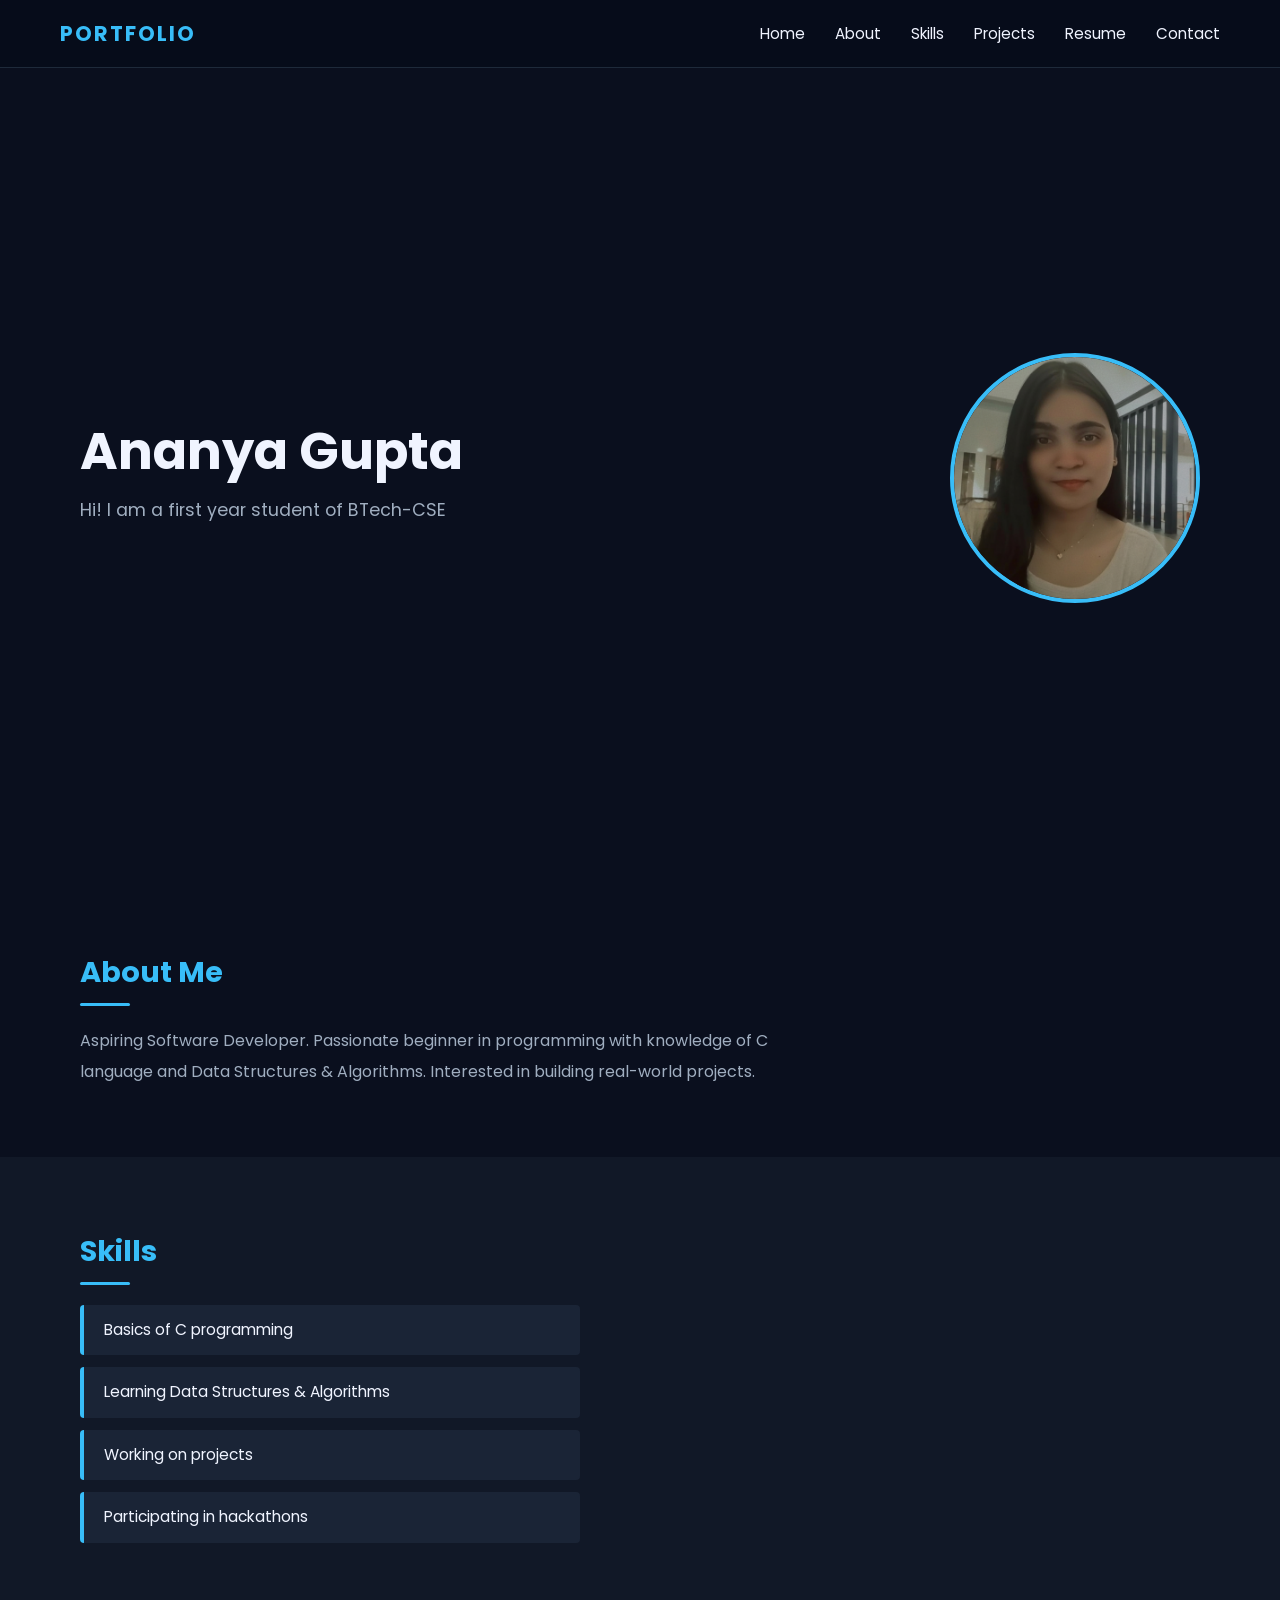
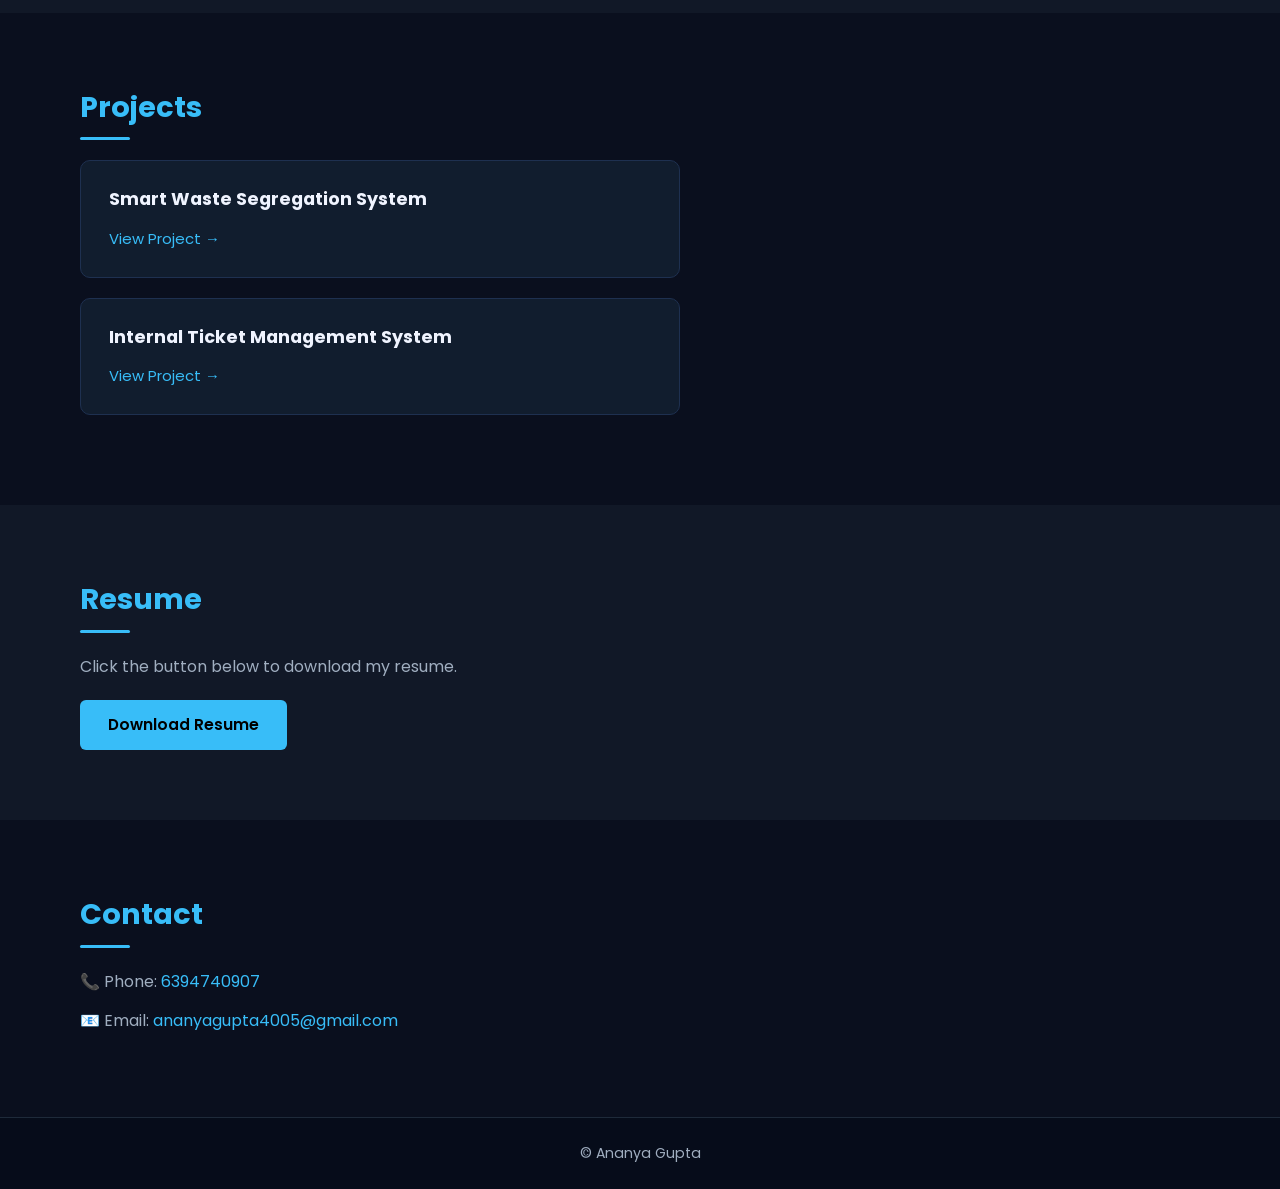
==== index.html @ 5f6d6591 "Update index.html" ====
<!DOCTYPE html>
<html lang="en">
<head>
  <meta charset="UTF-8" />
  <meta name="viewport" content="width=device-width, initial-scale=1.0"/>
  <title>Ananya Gupta | Portfolio</title>
  <!-- Link to the external CSS file -->
  <link rel="stylesheet" href="style.css" />
</head>
<body>

  <!-- NAVBAR SECTION -->
  <nav class="navbar">
    <!-- Logo / Brand Name on the left -->
    <div class="nav-logo">PORTFOLIO</div>

    <!-- Navigation menu links in the center/right -->
    <ul class="nav-links">
      <li><a href="#home">Home</a></li>
      <li><a href="#about">About</a></li>
      <li><a href="#skills">Skills</a></li>
      <li><a href="#projects">Projects</a></li>
      <li><a href="#resume">Resume</a></li>
      <li><a href="#contact">Contact</a></li>
    </ul>
  </nav>


  <!--HERO SECTION-->
  <section id="home" class="hero">

    <!-- Left side: Name and tagline -->
    <div class="hero-text">
      <h1>Ananya Gupta</h1>
      <p>Hi! I am a first year student of BTech-CSE</p>
    </div>

    <!-- Right side: Profile image (circular) -->
    <div class="hero-image">
    <img src="ananya.jpeg" alt="Profile Photo of Ananya Gupta" />
    </div>

  </section>


  <!--ABOUT SECTION-->
  <section id="about" class="section">
    <h2 class="section-title">About Me</h2>
    <p class="about-text">
      Aspiring Software Developer. Passionate beginner in programming with knowledge of
      C language and Data Structures &amp; Algorithms. Interested in building real-world projects.
    </p>
  </section>


  <!--SKILLS SECTION-->
  <section id="skills" class="section section-alt">
    <h2 class="section-title">Skills</h2>
    <ul class="skills-list">
      <li>Basics of C programming</li>
      <li>Learning Data Structures &amp; Algorithms</li>
      <li>Working on projects</li>
      <li>Participating in hackathons</li>
    </ul>
  </section>


  <!--PROJECTS SECTION-->
  <section id="projects" class="section">
    <h2 class="section-title">Projects</h2>

    <!-- Project Card 1 -->
    <div class="project-card">
      <h3>Smart Waste Segregation System</h3>
      <a href="https://ananyagupta4005-ctrl.github.io/ECOSETU/" target="_blank">
        View Project →
      </a>
    </div>

    <!-- Project Card 2 -->
    <div class="project-card">
      <h3>Internal Ticket Management System</h3>
      <a href="https://ananyagupta4005-ctrl.github.io/Internal-ticket-management-system/" target="_blank">
        View Project →
      </a>
    </div>

  </section>


  <!--RESUME SECTION-->
  <section id="resume" class="section section-alt">
    <h2 class="section-title">Resume</h2>
    <p>Click the button below to download my resume.</p>
    <!-- Download button linked to resume.pdf -->
    <a href="ananya_gupta.pdf" download class="btn">Download Resume</a>
  </section>


  <!--CONTACT SECTION-->
  <section id="contact" class="section">
    <h2 class="section-title">Contact</h2>
    <p>📞 Phone: <span class="highlight">6394740907</span></p>
    <p>📧 Email: <a href="mailto:ananyagupta4005@gmail.com" class="highlight">ananyagupta4005@gmail.com</a></p>
  </section>


  <!--FOOTER-->
  <footer class="footer">
    <p>© Ananya Gupta</p>
  </footer>

</body>
</html>
---- style.css ----
/* GLOBAL STYLES */

@import url('https://fonts.googleapis.com/css2?family=Poppins:wght@300;400;600;700&display=swap');

* {
  margin: 0;
  padding: 0;
  box-sizing: border-box;
}

:root {
  --bg-dark: #0a0f1e;
  --bg-card: #111827;
  --text-white: #f0f4ff;
  --text-muted: #a0aec0;
  --accent: #38bdf8;
  --accent-hover: #0ea5e9;
}

body {
  font-family: 'Poppins', sans-serif;
  background-color: var(--bg-dark);
  color: var(--text-white);
  line-height: 1.7;
}

html {
  scroll-behavior: smooth;
}


/* NAVBAR*/

.navbar {
  display: flex;
  justify-content: space-between;
  align-items: center;
  padding: 16px 60px;
  background-color: #060c1a;
  position: sticky;
  top: 0;
  z-index: 100;
  border-bottom: 1px solid #1e2a3a;
}

.nav-logo {
  font-size: 1.3rem;
  font-weight: 700;
  color: var(--accent);
  letter-spacing: 2px;
}

.nav-links {
  list-style: none;
  display: flex;
  gap: 30px;
}

.nav-links a {
  text-decoration: none;
  color: var(--text-white);
  font-size: 0.95rem;
  font-weight: 400;
  transition: color 0.2s;
}

.nav-links a:hover {
  color: var(--accent);
}


/*HERO SECTION*/
.hero {
  display: flex;
  justify-content: space-between;
  align-items: center;
  padding: 90px 80px;
  min-height: 90vh;
}

.hero-text {
  max-width: 50%;
}

.hero-text h1 {
  font-size: 3.2rem;
  font-weight: 700;
  color: var(--text-white);
  margin-bottom: 14px;
  line-height: 1.2;
}

.hero-text p {
  font-size: 1.1rem;
  color: var(--text-muted);
}

.hero-image {
  display: flex;
  justify-content: flex-end;
  align-items: flex-start;
  padding-top: 10px;
}

.hero-image img {
  width: 250px;
  height: 250px;
  border-radius: 50%;
  object-fit: cover;
  border: 4px solid var(--accent);
}


/*GENERAL SECTION STYLES*/

.section {
  padding: 70px 80px;
}

.section-alt {
  background-color: var(--bg-card);
}

.section-title {
  font-size: 1.8rem;
  font-weight: 700;
  color: var(--accent);
  margin-bottom: 20px;
  display: inline-block;
}

.section-title::after {
  content: '';
  display: block;
  width: 50px;
  height: 3px;
  background-color: var(--accent);
  margin-top: 6px;
  border-radius: 2px;
}


/*ABOUT SECTION*/

.about-text {
  font-size: 1rem;
  color: var(--text-muted);
  max-width: 700px;
  line-height: 1.9;
}


/*SKILLS SECTION*/

.skills-list {
  list-style: none;
  padding: 0;
  display: flex;
  flex-direction: column;
  gap: 12px;
  max-width: 500px;
}

.skills-list li {
  padding: 12px 20px;
  background-color: #1a2436;
  border-left: 4px solid var(--accent);
  border-radius: 4px;
  color: var(--text-white);
  font-size: 0.97rem;
}


/*PROJECTS SECTION*/

.project-card {
  background-color: #111d2e;
  border: 1px solid #1e3050;
  border-radius: 10px;
  padding: 24px 28px;
  margin-bottom: 20px;
  max-width: 600px;
  transition: border-color 0.2s;
}

.project-card:hover {
  border-color: var(--accent);
}

.project-card h3 {
  font-size: 1.1rem;
  color: var(--text-white);
  margin-bottom: 10px;
}

.project-card a {
  color: var(--accent);
  text-decoration: none;
  font-size: 0.93rem;
}

.project-card a:hover {
  text-decoration: underline;
}


/*RESUME SECTION*/

#resume p {
  color: var(--text-muted);
  margin-bottom: 20px;
}

.btn {
  display: inline-block;
  padding: 12px 28px;
  background-color: var(--accent);
  color: #000;
  font-weight: 600;
  text-decoration: none;
  border-radius: 6px;
  font-size: 0.97rem;
  transition: background-color 0.2s;
}

.btn:hover {
  background-color: var(--accent-hover);
}


/*CONTACT SECTION*/

#contact p {
  font-size: 1rem;
  color: var(--text-muted);
  margin-bottom: 12px;
}

.highlight {
  color: var(--accent);
  text-decoration: none;
}

.highlight:hover {
  text-decoration: underline;
}


/*FOOTER*/

.footer {
  text-align: center;
  padding: 24px;
  font-size: 0.88rem;
  color: var(--text-muted);
  border-top: 1px solid #1e2a3a;
  background-color: #060c1a;
}
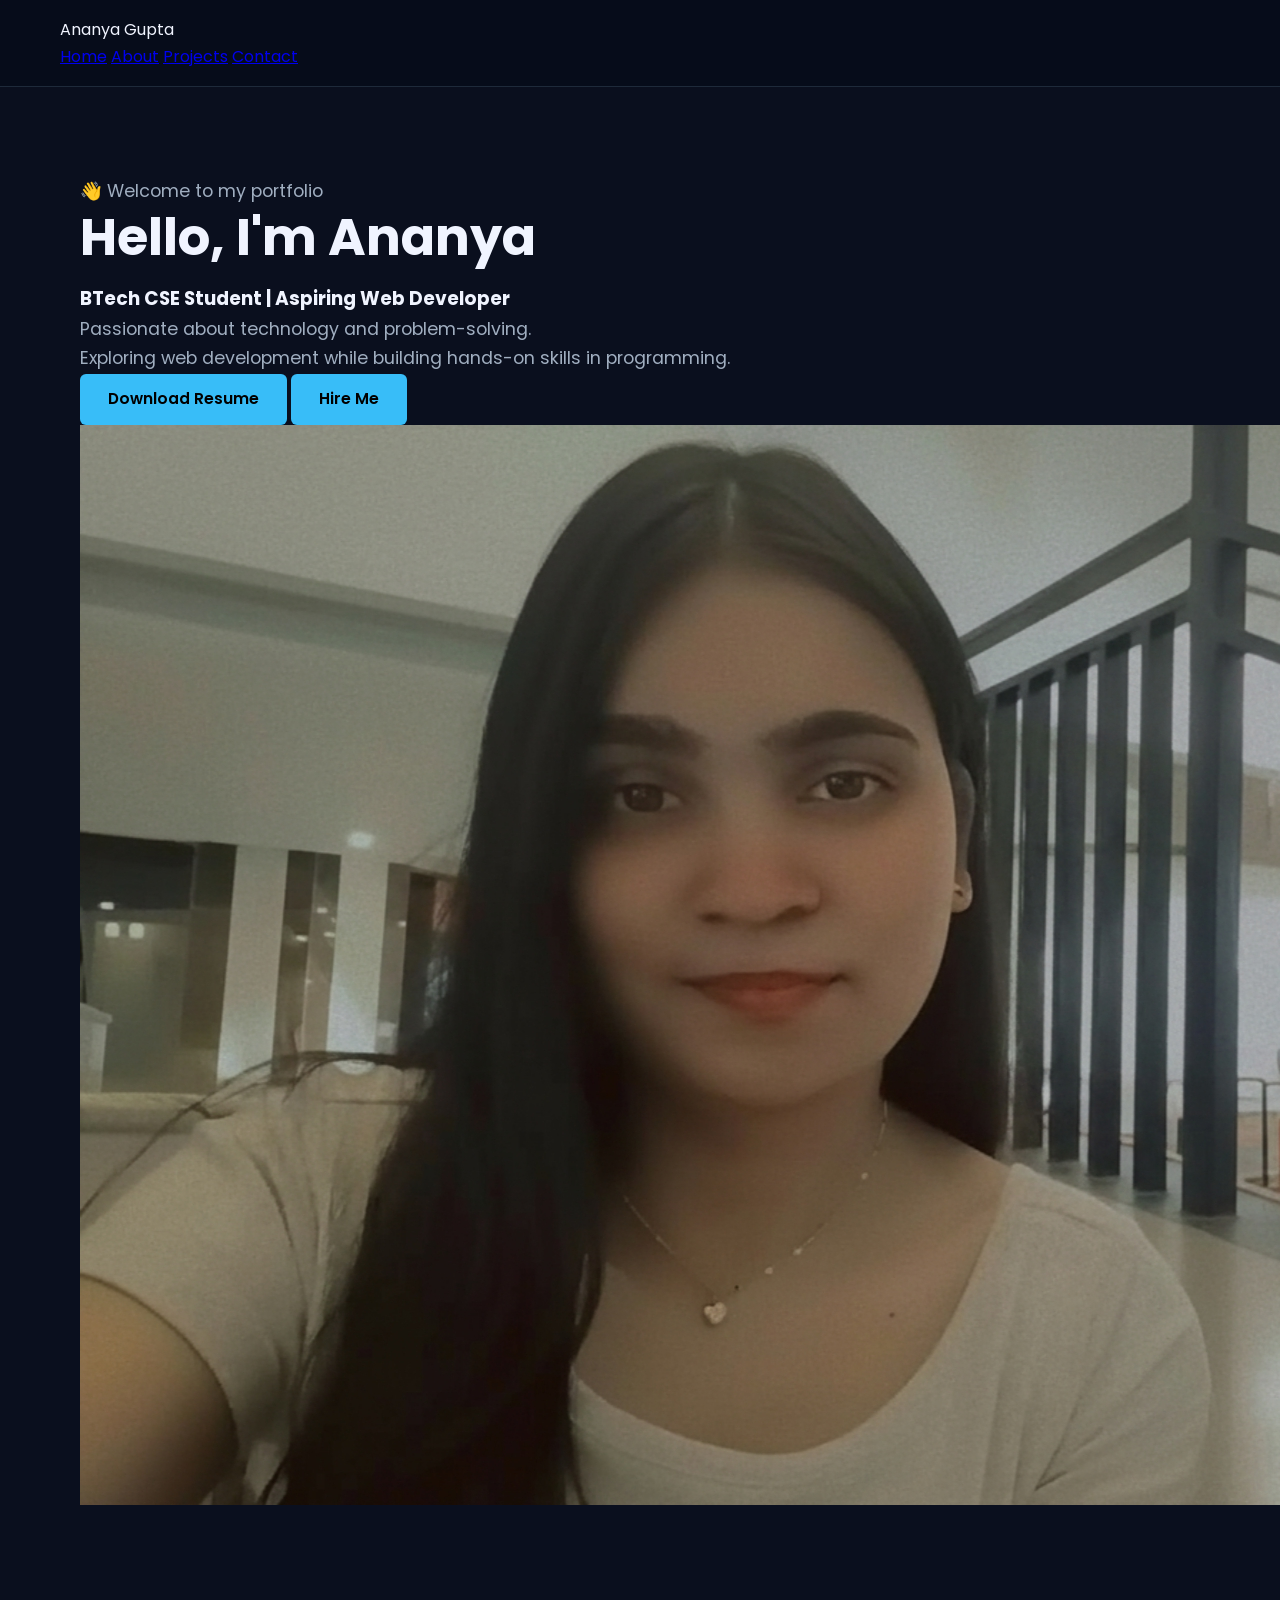
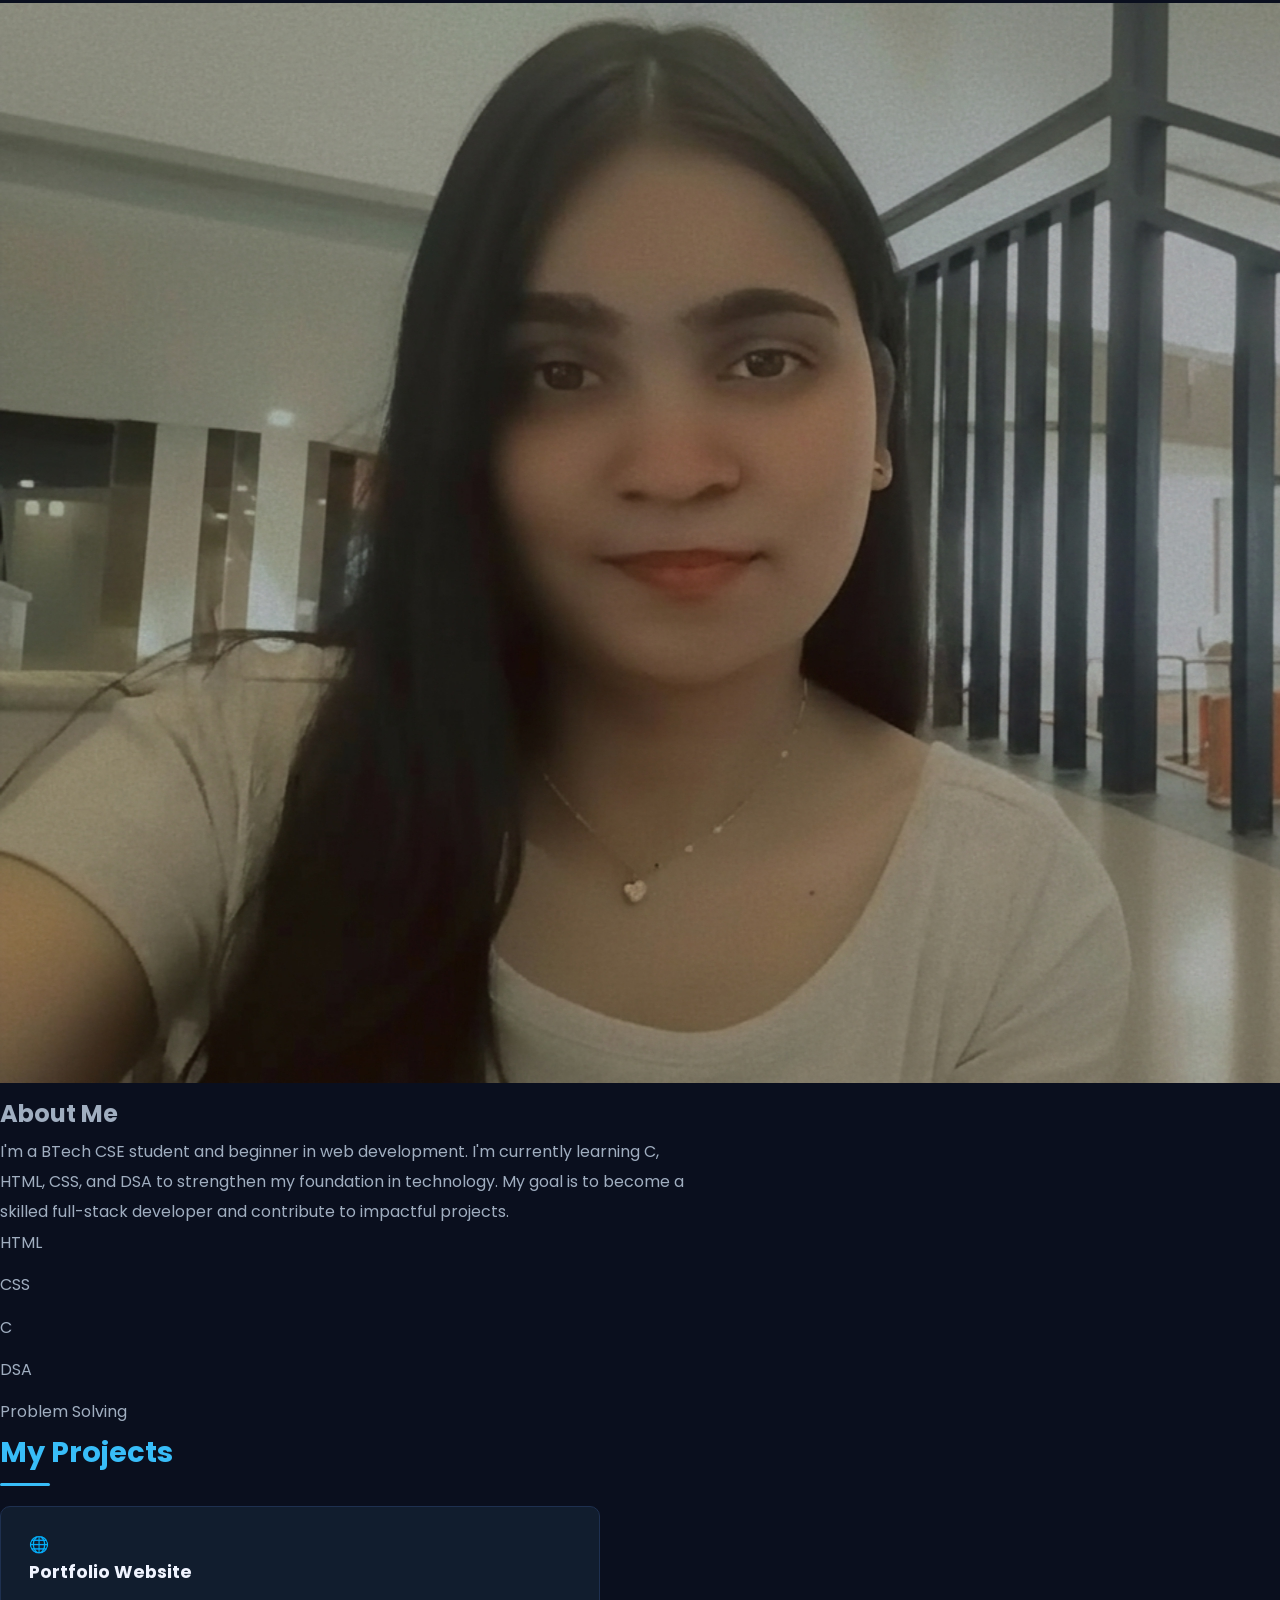
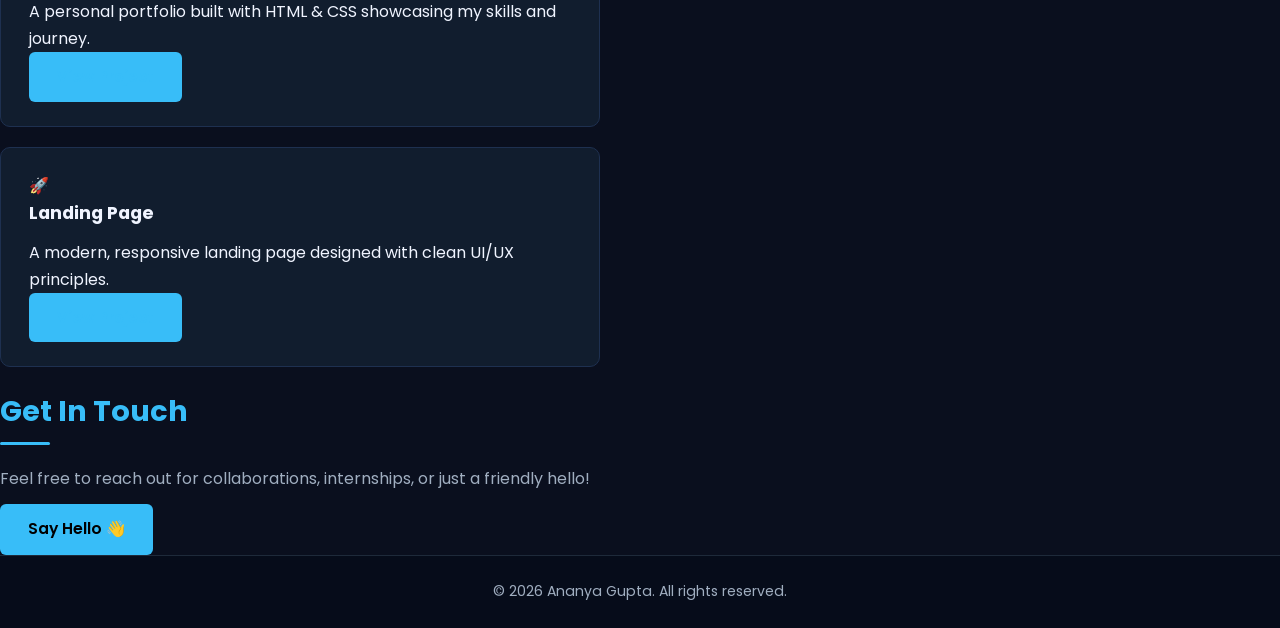
==== commit 30717ab2: "Update index.html" ====
--- a/index.html
+++ b/index.html
@@ -2,112 +2,97 @@
 <html lang="en">
 <head>
   <meta charset="UTF-8" />
-  <meta name="viewport" content="width=device-width, initial-scale=1.0"/>
+  <meta name="viewport" content="width=device-width, initial-scale=1.0" />
   <title>Ananya Gupta | Portfolio</title>
-  <!-- Link to the external CSS file -->
   <link rel="stylesheet" href="style.css" />
+  <link href="https://fonts.googleapis.com/css2?family=Playfair+Display:wght@700;900&family=DM+Sans:wght@400;500;600&display=swap" rel="stylesheet" />
 </head>
 <body>
 
-  <!-- NAVBAR SECTION -->
   <nav class="navbar">
-    <!-- Logo / Brand Name on the left -->
-    <div class="nav-logo">PORTFOLIO</div>
-
-    <!-- Navigation menu links in the center/right -->
-    <ul class="nav-links">
-      <li><a href="#home">Home</a></li>
-      <li><a href="#about">About</a></li>
-      <li><a href="#skills">Skills</a></li>
-      <li><a href="#projects">Projects</a></li>
-      <li><a href="#resume">Resume</a></li>
-      <li><a href="#contact">Contact</a></li>
-    </ul>
+    <div class="container nav-container">
+      <div class="nav-left">Ananya Gupta</div>
+      <div class="nav-right">
+        <a href="#home">Home</a>
+        <a href="#about">About</a>
+        <a href="#projects">Projects</a>
+        <a href="#contact">Contact</a>
+      </div>
+    </div>
   </nav>
 
-
-  <!--HERO SECTION-->
-  <section id="home" class="hero">
-
-    <!-- Left side: Name and tagline -->
-    <div class="hero-text">
-      <h1>Ananya Gupta</h1>
-      <p>Hi! I am a first year student of BTech-CSE</p>
+  <section class="hero" id="home">
+    <div class="container hero-container">
+      <div class="hero-text">
+        <p class="hero-tag">👋 Welcome to my portfolio</p>
+        <h1>Hello, I'm <span>Ananya</span></h1>
+        <h3>BTech CSE Student | Aspiring Web Developer</h3>
+        <p>Passionate about technology and problem-solving.<br />
+        Exploring web development while building hands-on skills in programming.</p>
+        <div class="hero-btns">
+          <a href="ananya gupta.pdf" class="btn" download>Download Resume</a>
+          <a href="#contact" class="btn btn-outline">Hire Me</a>
+        </div>
+      </div>
+      <div class="hero-img">
+        <img src="ananya.jpeg" alt="Ananya Gupta" onerror="this.src='https://via.placeholder.com/300x300?text=Ananya'" />
+      </div>
     </div>
-
-    <!-- Right side: Profile image (circular) -->
-    <div class="hero-image">
-    <img src="ananya.jpeg" alt="Profile Photo of Ananya Gupta" />
-    </div>
-
   </section>
 
-
-  <!--ABOUT SECTION-->
-  <section id="about" class="section">
-    <h2 class="section-title">About Me</h2>
-    <p class="about-text">
-      Aspiring Software Developer. Passionate beginner in programming with knowledge of
-      C language and Data Structures &amp; Algorithms. Interested in building real-world projects.
-    </p>
+  <section class="about" id="about">
+    <div class="container about-container">
+      <div class="about-img">
+        <img src="ananya.jpeg" alt="About Ananya" onerror="this.src='https://via.placeholder.com/350x350?text=Ananya'" />
+      </div>
+      <div class="about-text">
+        <h2>About Me</h2>
+        <p>I'm a BTech CSE student and beginner in web development.
+        I'm currently learning C, HTML, CSS, and DSA to strengthen my foundation in technology.
+        My goal is to become a skilled full-stack developer and contribute to impactful projects.</p>
+        <div class="skills-list">
+          <span>HTML</span>
+          <span>CSS</span>
+          <span>C</span>
+          <span>DSA</span>
+          <span>Problem Solving</span>
+        </div>
+      </div>
+    </div>
   </section>
 
-
-  <!--SKILLS SECTION-->
-  <section id="skills" class="section section-alt">
-    <h2 class="section-title">Skills</h2>
-    <ul class="skills-list">
-      <li>Basics of C programming</li>
-      <li>Learning Data Structures &amp; Algorithms</li>
-      <li>Working on projects</li>
-      <li>Participating in hackathons</li>
-    </ul>
+  <section class="projects" id="projects">
+    <div class="container">
+      <h2 class="section-title">My Projects</h2>
+      <div class="projects-grid">
+        <div class="project-card">
+          <div class="project-icon">🌐</div>
+          <h3>Portfolio Website</h3>
+          <p>A personal portfolio built with HTML & CSS showcasing my skills and journey.</p>
+          <a href="#" class="btn btn-sm">View Project</a>
+        </div>
+        <div class="project-card">
+          <div class="project-icon">🚀</div>
+          <h3>Landing Page</h3>
+          <p>A modern, responsive landing page designed with clean UI/UX principles.</p>
+          <a href="Task2/index.html" class="btn btn-sm">View Project</a>
+        </div>
+      </div>
+    </div>
   </section>
 
-
-  <!--PROJECTS SECTION-->
-  <section id="projects" class="section">
-    <h2 class="section-title">Projects</h2>
-
-    <!-- Project Card 1 -->
-    <div class="project-card">
-      <h3>Smart Waste Segregation System</h3>
-      <a href="https://ananyagupta4005-ctrl.github.io/ECOSETU/" target="_blank">
-        View Project →
-      </a>
+  <section class="contact" id="contact">
+    <div class="container contact-container">
+      <h2 class="section-title">Get In Touch</h2>
+      <p>Feel free to reach out for collaborations, internships, or just a friendly hello!</p>
+      <a href="mailto:ananyagupta4005@gmail.com" class="btn">Say Hello 👋</a>
     </div>
-
-    <!-- Project Card 2 -->
-    <div class="project-card">
-      <h3>Internal Ticket Management System</h3>
-      <a href="https://ananyagupta4005-ctrl.github.io/Internal-ticket-management-system/" target="_blank">
-        View Project →
-      </a>
-    </div>
-
   </section>
 
-
-  <!--RESUME SECTION-->
-  <section id="resume" class="section section-alt">
-    <h2 class="section-title">Resume</h2>
-    <p>Click the button below to download my resume.</p>
-    <!-- Download button linked to resume.pdf -->
-    <a href="ananya_gupta.pdf" download class="btn">Download Resume</a>
-  </section>
-
-
-  <!--CONTACT SECTION-->
-  <section id="contact" class="section">
-    <h2 class="section-title">Contact</h2>
-    <p>📞 Phone: <span class="highlight">6394740907</span></p>
-    <p>📧 Email: <a href="mailto:ananyagupta4005@gmail.com" class="highlight">ananyagupta4005@gmail.com</a></p>
-  </section>
-
-
-  <!--FOOTER-->
   <footer class="footer">
-    <p>© Ananya Gupta</p>
+    <div class="container">
+      <p>&copy; 2026 Ananya Gupta. All rights reserved.</p>
+    </div>
   </footer>
 
 </body>
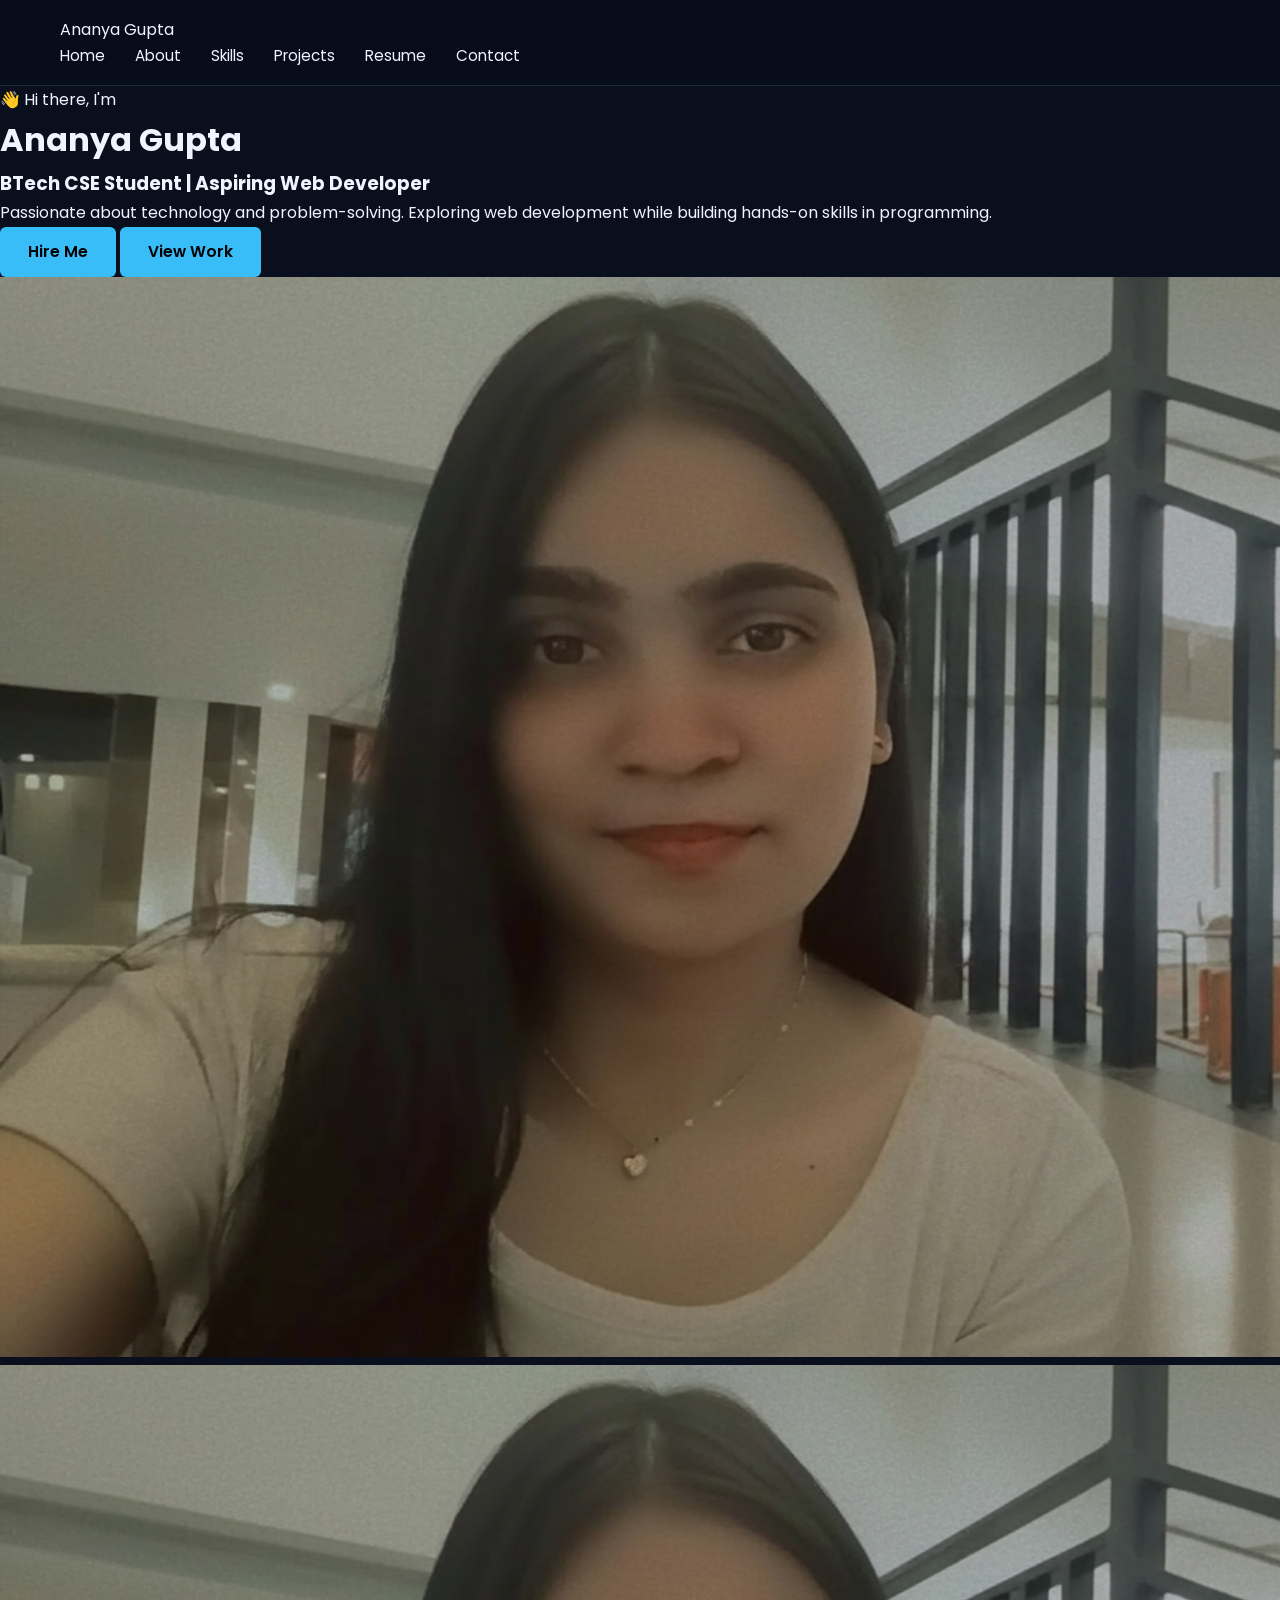
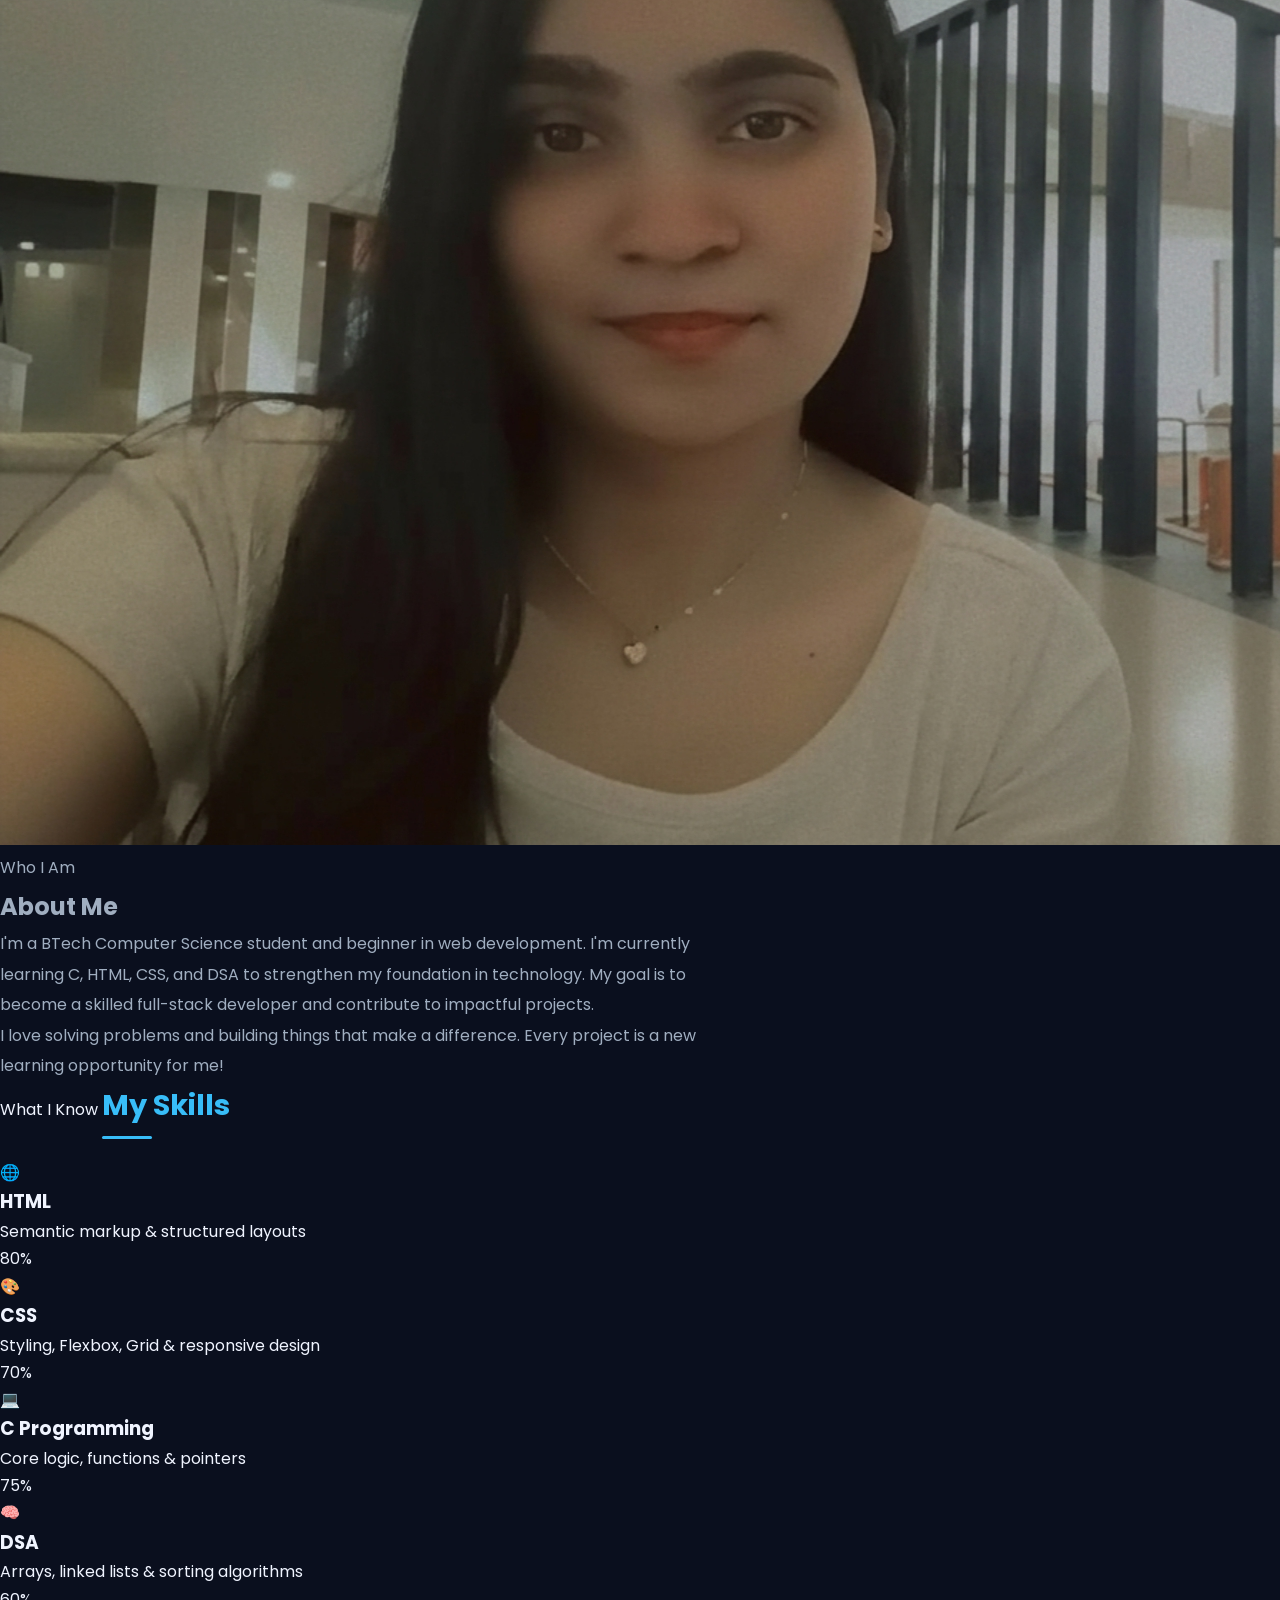
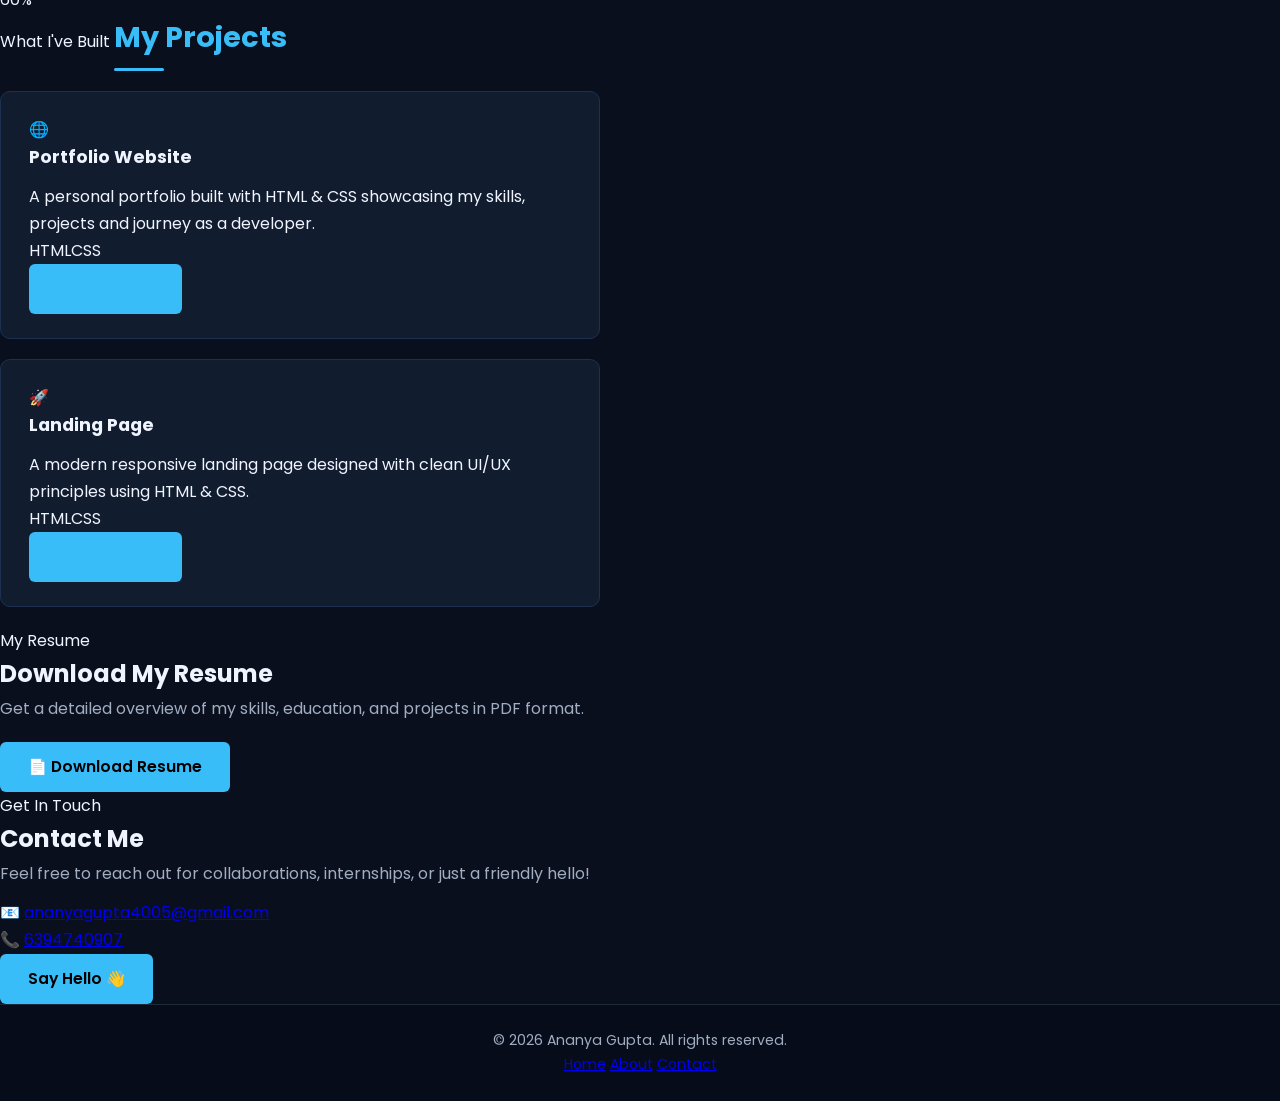
==== commit 3827e24d: "Update index.html" ====
--- a/index.html
+++ b/index.html
@@ -9,89 +9,162 @@
 </head>
 <body>
 
-  <nav class="navbar">
-    <div class="container nav-container">
-      <div class="nav-left">Ananya Gupta</div>
-      <div class="nav-right">
-        <a href="#home">Home</a>
-        <a href="#about">About</a>
-        <a href="#projects">Projects</a>
-        <a href="#contact">Contact</a>
+  <!-- HEADER -->
+  <header class="header" id="home">
+    <nav class="navbar">
+      <div class="container nav-container">
+        <div class="logo">Ananya Gupta</div>
+        <div class="nav-links">
+          <a href="#home">Home</a>
+          <a href="#about">About</a>
+          <a href="#skills">Skills</a>
+          <a href="#projects">Projects</a>
+          <a href="#resume">Resume</a>
+          <a href="#contact">Contact</a>
+        </div>
+      </div>
+    </nav>
+    <div class="container header-container">
+      <div class="header-text">
+        <p class="tag">👋 Hi there, I'm</p>
+        <h1>Ananya <span>Gupta</span></h1>
+        <h3>BTech CSE Student | Aspiring Web Developer</h3>
+        <p>Passionate about technology and problem-solving. Exploring web development while building hands-on skills in programming.</p>
+        <div class="header-btns">
+          <a href="#contact" class="btn">Hire Me</a>
+          <a href="#projects" class="btn btn-outline">View Work</a>
+        </div>
+      </div>
+      <div class="header-img">
+        <img src="ananya.jpeg" alt="Ananya Gupta" onerror="this.src='https://via.placeholder.com/300x300?text=AG'" />
       </div>
     </div>
-  </nav>
+  </header>
 
-  <section class="hero" id="home">
-    <div class="container hero-container">
-      <div class="hero-text">
-        <p class="hero-tag">👋 Welcome to my portfolio</p>
-        <h1>Hello, I'm <span>Ananya</span></h1>
-        <h3>BTech CSE Student | Aspiring Web Developer</h3>
-        <p>Passionate about technology and problem-solving.<br />
-        Exploring web development while building hands-on skills in programming.</p>
-        <div class="hero-btns">
-          <a href="ananya gupta.pdf" class="btn" download>Download Resume</a>
-          <a href="#contact" class="btn btn-outline">Hire Me</a>
-        </div>
+  <!-- ABOUT -->
+  <section class="about" id="about">
+    <div class="container about-container">
+      <div class="about-img">
+        <img src="ananya.jpeg" alt="About Ananya" onerror="this.src='https://via.placeholder.com/350x350?text=AG'" />
       </div>
-      <div class="hero-img">
-        <img src="ananya.jpeg" alt="Ananya Gupta" onerror="this.src='https://via.placeholder.com/300x300?text=Ananya'" />
+      <div class="about-text">
+        <span class="section-tag">Who I Am</span>
+        <h2>About Me</h2>
+        <p>I'm a BTech Computer Science student and beginner in web development. I'm currently learning C, HTML, CSS, and DSA to strengthen my foundation in technology. My goal is to become a skilled full-stack developer and contribute to impactful projects.</p>
+        <p>I love solving problems and building things that make a difference. Every project is a new learning opportunity for me!</p>
       </div>
     </div>
   </section>
 
-  <section class="about" id="about">
-    <div class="container about-container">
-      <div class="about-img">
-        <img src="ananya.jpeg" alt="About Ananya" onerror="this.src='https://via.placeholder.com/350x350?text=Ananya'" />
-      </div>
-      <div class="about-text">
-        <h2>About Me</h2>
-        <p>I'm a BTech CSE student and beginner in web development.
-        I'm currently learning C, HTML, CSS, and DSA to strengthen my foundation in technology.
-        My goal is to become a skilled full-stack developer and contribute to impactful projects.</p>
-        <div class="skills-list">
-          <span>HTML</span>
-          <span>CSS</span>
-          <span>C</span>
-          <span>DSA</span>
-          <span>Problem Solving</span>
+  <!-- SKILLS -->
+  <section class="skills" id="skills">
+    <div class="container">
+      <span class="section-tag">What I Know</span>
+      <h2 class="section-title">My Skills</h2>
+      <div class="skills-grid">
+        <div class="skill-card">
+          <div class="skill-icon">🌐</div>
+          <h3>HTML</h3>
+          <p>Semantic markup & structured layouts</p>
+          <div class="skill-bar"><div class="skill-fill" style="width:80%"></div></div>
+          <span class="skill-percent">80%</span>
+        </div>
+        <div class="skill-card">
+          <div class="skill-icon">🎨</div>
+          <h3>CSS</h3>
+          <p>Styling, Flexbox, Grid & responsive design</p>
+          <div class="skill-bar"><div class="skill-fill" style="width:70%"></div></div>
+          <span class="skill-percent">70%</span>
+        </div>
+        <div class="skill-card">
+          <div class="skill-icon">💻</div>
+          <h3>C Programming</h3>
+          <p>Core logic, functions & pointers</p>
+          <div class="skill-bar"><div class="skill-fill" style="width:75%"></div></div>
+          <span class="skill-percent">75%</span>
+        </div>
+        <div class="skill-card">
+          <div class="skill-icon">🧠</div>
+          <h3>DSA</h3>
+          <p>Arrays, linked lists & sorting algorithms</p>
+          <div class="skill-bar"><div class="skill-fill" style="width:60%"></div></div>
+          <span class="skill-percent">60%</span>
         </div>
       </div>
     </div>
   </section>
 
+  <!-- PROJECTS -->
   <section class="projects" id="projects">
     <div class="container">
+      <span class="section-tag">What I've Built</span>
       <h2 class="section-title">My Projects</h2>
       <div class="projects-grid">
         <div class="project-card">
-          <div class="project-icon">🌐</div>
-          <h3>Portfolio Website</h3>
-          <p>A personal portfolio built with HTML & CSS showcasing my skills and journey.</p>
-          <a href="#" class="btn btn-sm">View Project</a>
+          <div class="project-img">🌐</div>
+          <div class="project-info">
+            <h3>Portfolio Website</h3>
+            <p>A personal portfolio built with HTML & CSS showcasing my skills, projects and journey as a developer.</p>
+            <div class="project-tags">
+              <span>HTML</span><span>CSS</span>
+            </div>
+            <a href="#" class="btn btn-sm">View Project</a>
+          </div>
         </div>
         <div class="project-card">
-          <div class="project-icon">🚀</div>
-          <h3>Landing Page</h3>
-          <p>A modern, responsive landing page designed with clean UI/UX principles.</p>
-          <a href="Task2/index.html" class="btn btn-sm">View Project</a>
+          <div class="project-img">🚀</div>
+          <div class="project-info">
+            <h3>Landing Page</h3>
+            <p>A modern responsive landing page designed with clean UI/UX principles using HTML & CSS.</p>
+            <div class="project-tags">
+              <span>HTML</span><span>CSS</span>
+            </div>
+            <a href="Task2/index.html" class="btn btn-sm">View Project</a>
+          </div>
         </div>
       </div>
     </div>
   </section>
 
+  <!-- RESUME -->
+  <section class="resume" id="resume">
+    <div class="container resume-container">
+      <span class="section-tag">My Resume</span>
+      <h2>Download My Resume</h2>
+      <p>Get a detailed overview of my skills, education, and projects in PDF format.</p>
+      <a href="ananya gupta.pdf" class="btn" download>📄 Download Resume</a>
+    </div>
+  </section>
+
+  <!-- CONTACT -->
   <section class="contact" id="contact">
     <div class="container contact-container">
-      <h2 class="section-title">Get In Touch</h2>
+      <span class="section-tag">Get In Touch</span>
+      <h2>Contact Me</h2>
       <p>Feel free to reach out for collaborations, internships, or just a friendly hello!</p>
+      <div class="contact-info">
+        <div class="contact-item">
+          <span class="contact-icon">📧</span>
+          <a href="mailto:ananyagupta4005@gmail.com">ananyagupta4005@gmail.com</a>
+        </div>
+        <div class="contact-item">
+          <span class="contact-icon">📞</span>
+          <a href="tel:6394740907">6394740907</a>
+        </div>
+      </div>
       <a href="mailto:ananyagupta4005@gmail.com" class="btn">Say Hello 👋</a>
     </div>
   </section>
 
+  <!-- FOOTER -->
   <footer class="footer">
-    <div class="container">
+    <div class="container footer-container">
       <p>&copy; 2026 Ananya Gupta. All rights reserved.</p>
+      <div class="footer-links">
+        <a href="#home">Home</a>
+        <a href="#about">About</a>
+        <a href="#contact">Contact</a>
+      </div>
     </div>
   </footer>
 
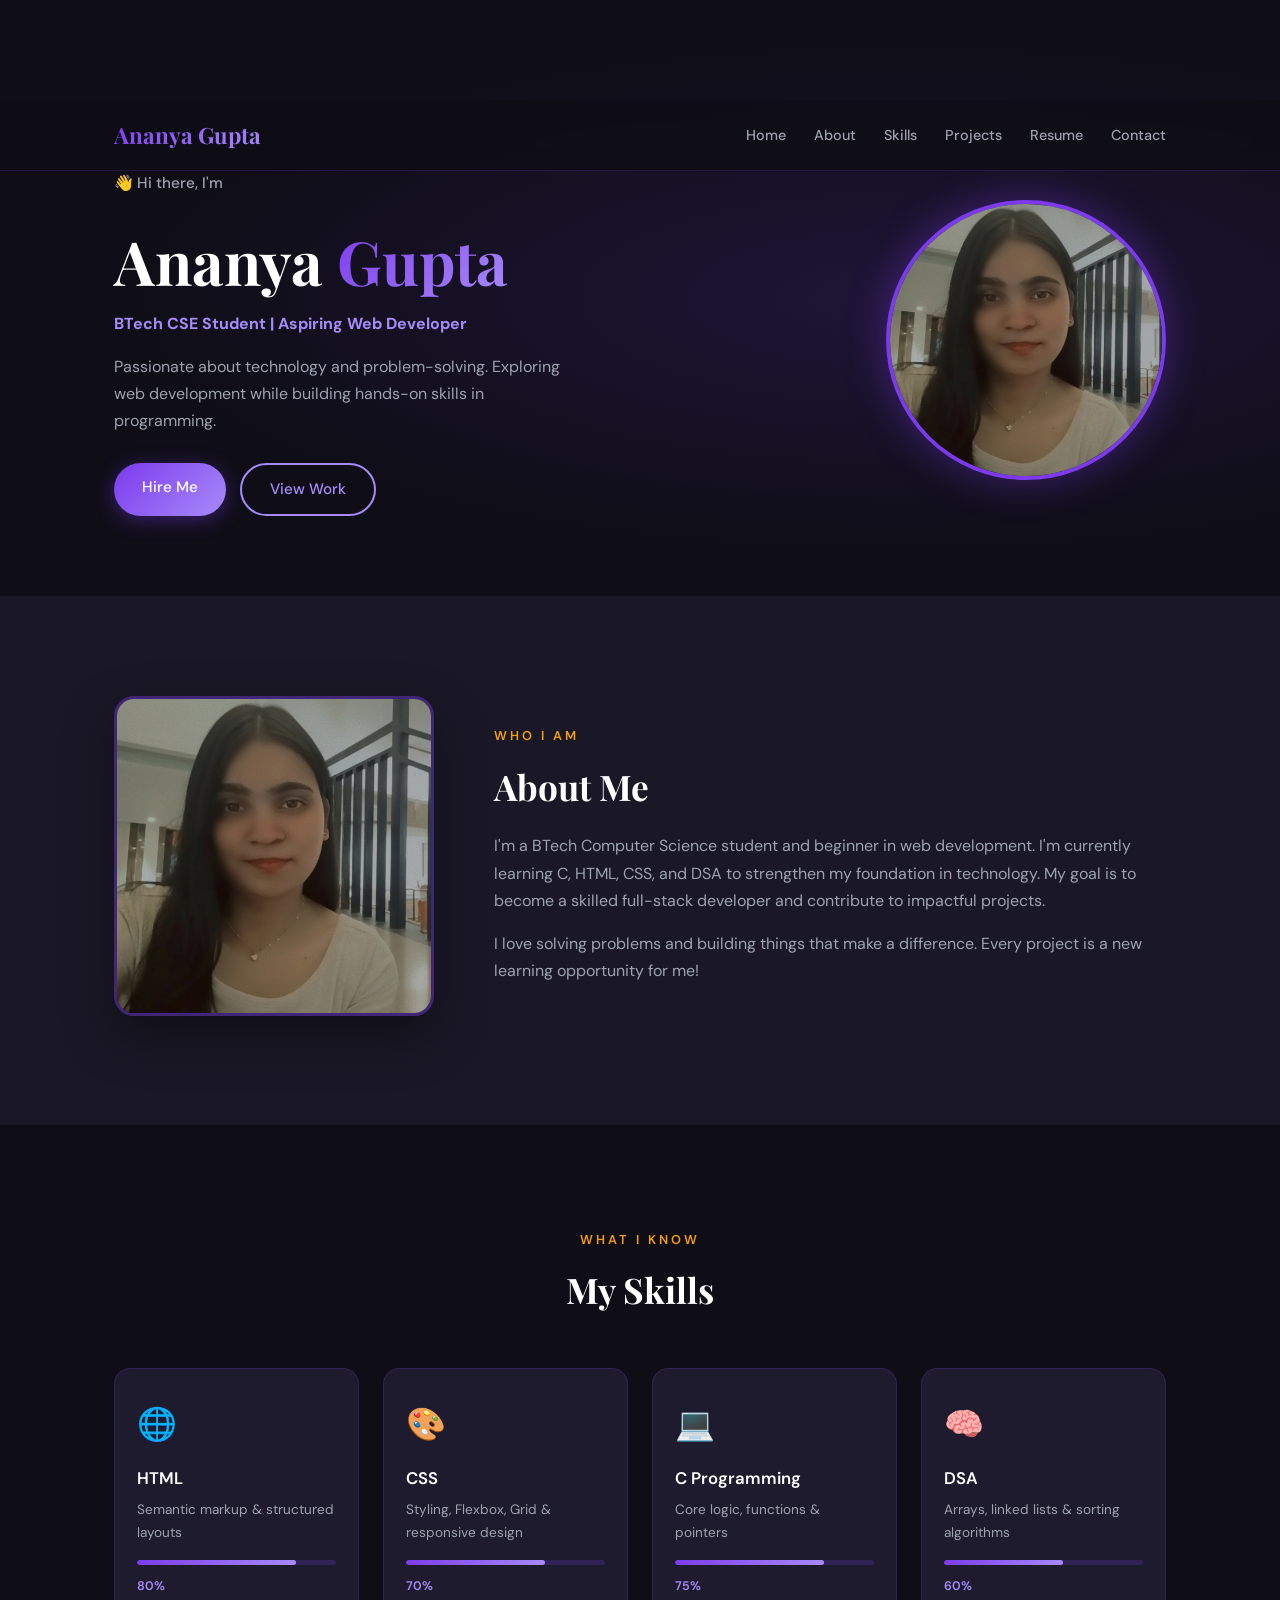
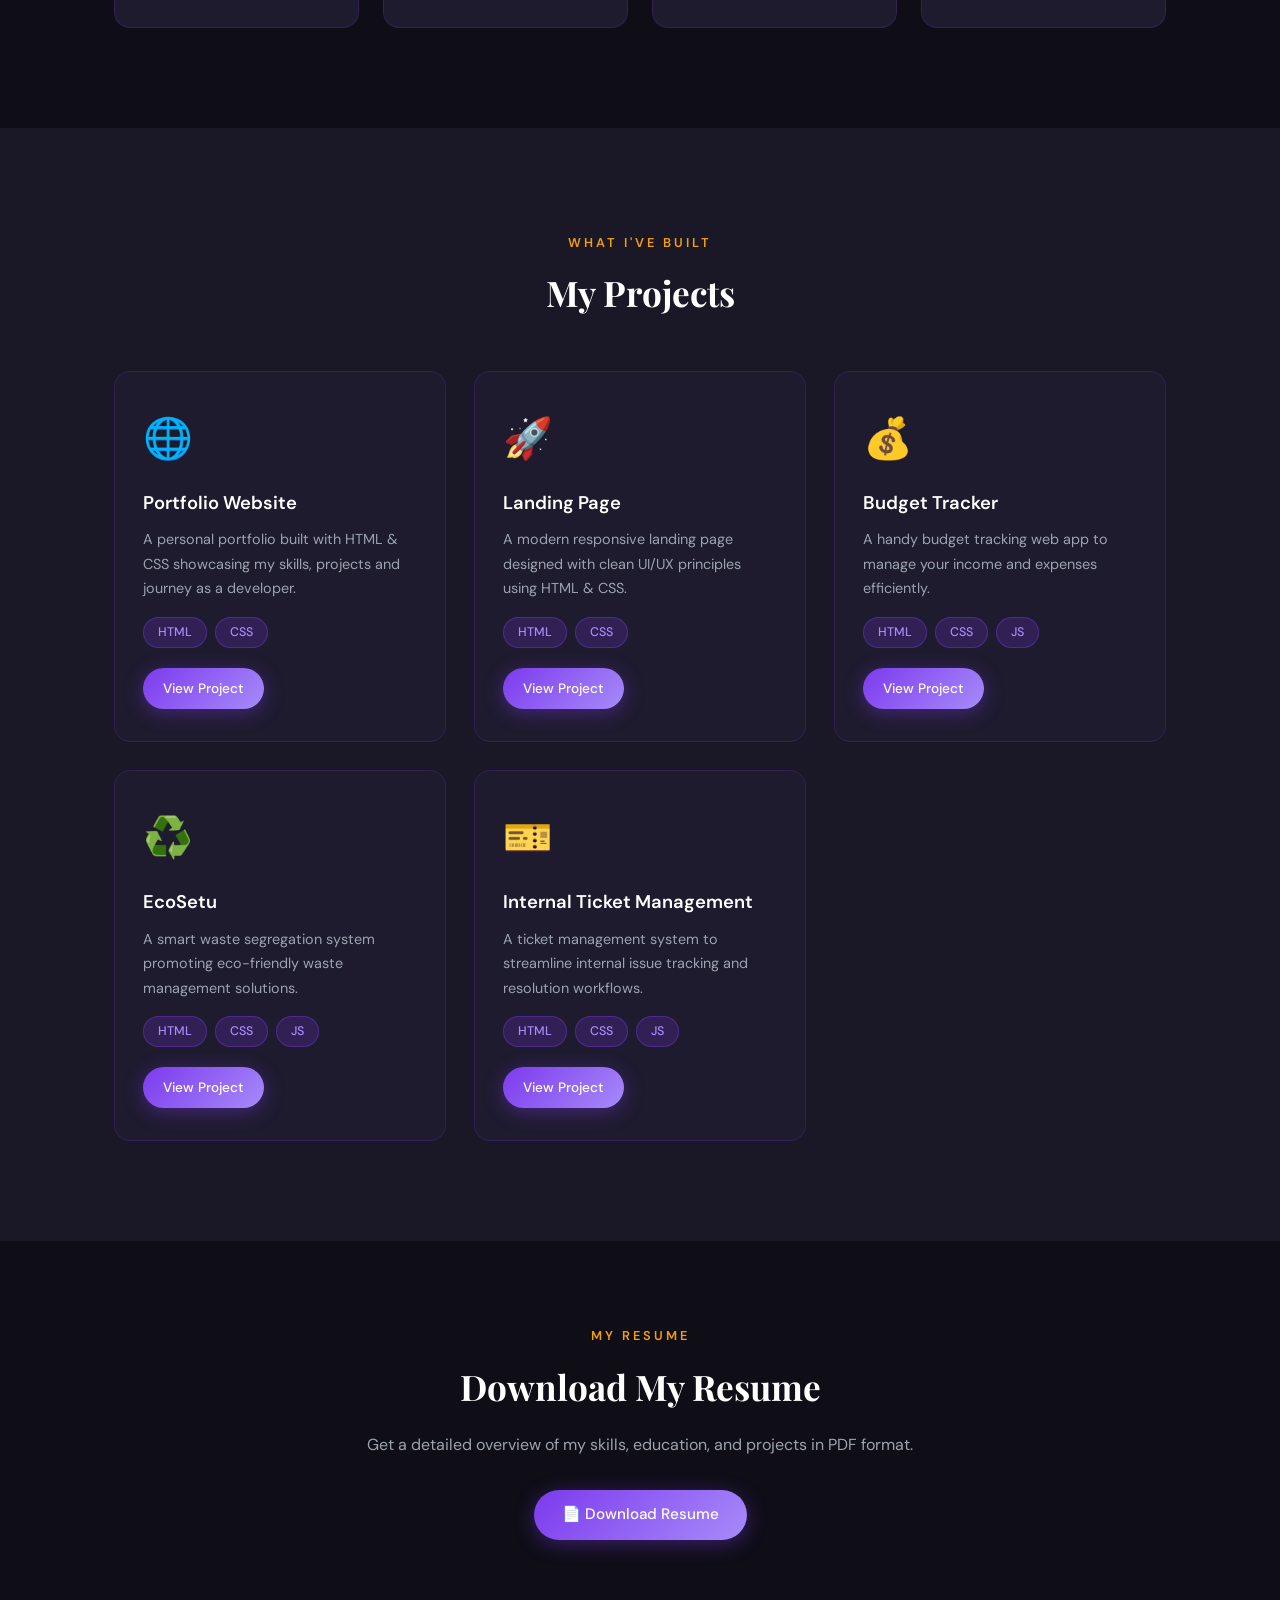
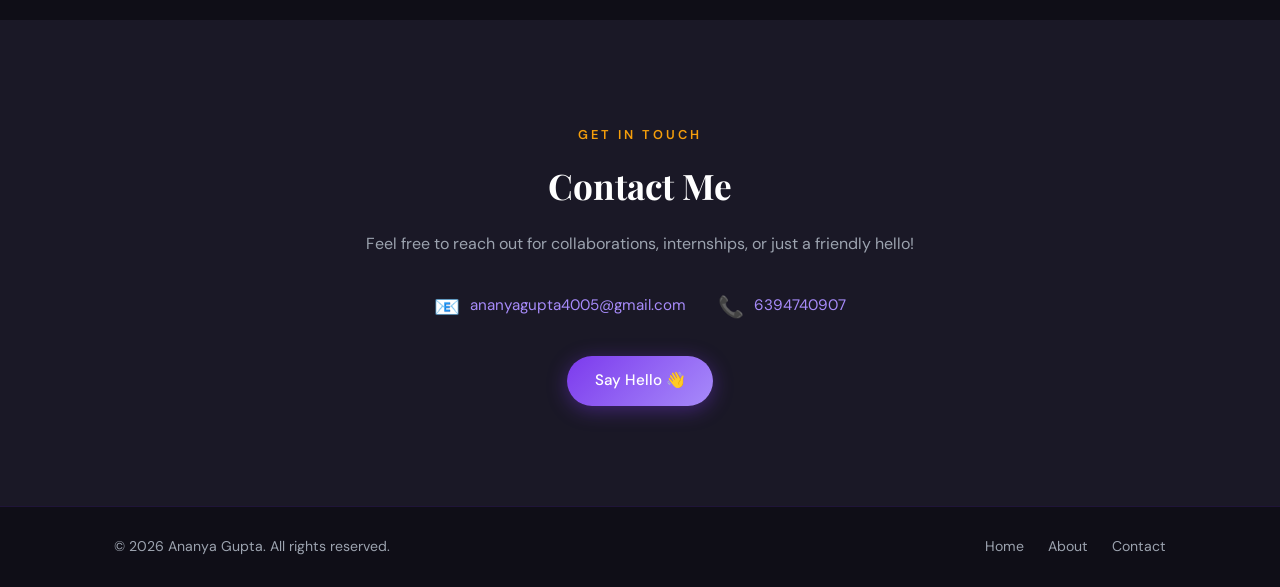
==== commit 4015d667: "Update index.html" ====
--- a/index.html
+++ b/index.html
@@ -105,9 +105,7 @@
           <div class="project-info">
             <h3>Portfolio Website</h3>
             <p>A personal portfolio built with HTML & CSS showcasing my skills, projects and journey as a developer.</p>
-            <div class="project-tags">
-              <span>HTML</span><span>CSS</span>
-            </div>
+            <div class="project-tags"><span>HTML</span><span>CSS</span></div>
             <a href="#" class="btn btn-sm">View Project</a>
           </div>
         </div>
@@ -116,10 +114,35 @@
           <div class="project-info">
             <h3>Landing Page</h3>
             <p>A modern responsive landing page designed with clean UI/UX principles using HTML & CSS.</p>
-            <div class="project-tags">
-              <span>HTML</span><span>CSS</span>
-            </div>
+            <div class="project-tags"><span>HTML</span><span>CSS</span></div>
             <a href="Task2/index.html" class="btn btn-sm">View Project</a>
+          </div>
+        </div>
+        <div class="project-card">
+          <div class="project-img">💰</div>
+          <div class="project-info">
+            <h3>Budget Tracker</h3>
+            <p>A handy budget tracking web app to manage your income and expenses efficiently.</p>
+            <div class="project-tags"><span>HTML</span><span>CSS</span><span>JS</span></div>
+            <a href="https://ananyagupta4005-ctrl.github.io/budget-tracker/" target="_blank" class="btn btn-sm">View Project</a>
+          </div>
+        </div>
+        <div class="project-card">
+          <div class="project-img">♻️</div>
+          <div class="project-info">
+            <h3>EcoSetu</h3>
+            <p>A smart waste segregation system promoting eco-friendly waste management solutions.</p>
+            <div class="project-tags"><span>HTML</span><span>CSS</span><span>JS</span></div>
+            <a href="https://ananyagupta4005-ctrl.github.io/ECOSETU/" target="_blank" class="btn btn-sm">View Project</a>
+          </div>
+        </div>
+        <div class="project-card">
+          <div class="project-img">🎫</div>
+          <div class="project-info">
+            <h3>Internal Ticket Management</h3>
+            <p>A ticket management system to streamline internal issue tracking and resolution workflows.</p>
+            <div class="project-tags"><span>HTML</span><span>CSS</span><span>JS</span></div>
+            <a href="https://ananyagupta4005-ctrl.github.io/Internal-ticket-management-system/" target="_blank" class="btn btn-sm">View Project</a>
           </div>
         </div>
       </div>
--- a/style.css
+++ b/style.css
@@ -1,258 +1,114 @@
-/* GLOBAL STYLES */
+* { margin: 0; padding: 0; box-sizing: border-box; }
 
-@import url('https://fonts.googleapis.com/css2?family=Poppins:wght@300;400;600;700&display=swap');
-
-* {
-  margin: 0;
-  padding: 0;
-  box-sizing: border-box;
+:root {
+  --primary: #7c3aed;
+  --primary-light: #a78bfa;
+  --accent: #f59e0b;
+  --dark: #0f0e17;
+  --dark2: #1a1826;
+  --card: #1e1b2e;
+  --text: #e8e6f0;
+  --muted: #9ca3af;
+  --white: #fff;
+  --gradient: linear-gradient(135deg, #7c3aed, #a78bfa);
 }
 
-:root {
-  --bg-dark: #0a0f1e;
-  --bg-card: #111827;
-  --text-white: #f0f4ff;
-  --text-muted: #a0aec0;
-  --accent: #38bdf8;
-  --accent-hover: #0ea5e9;
+html { scroll-behavior: smooth; }
+body { font-family: 'DM Sans', sans-serif; background: var(--dark); color: var(--text); line-height: 1.7; }
+.container { max-width: 1100px; margin: 0 auto; padding: 0 24px; }
+
+/* NAVBAR */
+.navbar { position: sticky; top: 0; z-index: 100; background: rgba(15,14,23,0.95); backdrop-filter: blur(12px); border-bottom: 1px solid rgba(124,58,237,0.2); padding: 16px 0; }
+.nav-container { display: flex; justify-content: space-between; align-items: center; }
+.logo { font-family: 'Playfair Display', serif; font-size: 1.4rem; font-weight: 700; background: var(--gradient); -webkit-background-clip: text; -webkit-text-fill-color: transparent; background-clip: text; }
+.nav-links { display: flex; gap: 28px; }
+.nav-links a { text-decoration: none; color: var(--muted); font-size: 0.9rem; font-weight: 500; transition: color 0.3s; }
+.nav-links a:hover { color: var(--primary-light); }
+
+/* HEADER */
+.header { padding: 100px 0 80px; background: radial-gradient(ellipse at 70% 50%, rgba(124,58,237,0.15) 0%, transparent 60%); }
+.header-container { display: flex; align-items: center; justify-content: space-between; gap: 48px; }
+.tag { font-size: 0.95rem; color: var(--primary-light); margin-bottom: 12px; font-weight: 500; }
+.header-text h1 { font-family: 'Playfair Display', serif; font-size: clamp(2.5rem, 5vw, 3.8rem); line-height: 1.2; margin-bottom: 12px; color: var(--white); }
+.header-text h1 span { background: var(--gradient); -webkit-background-clip: text; -webkit-text-fill-color: transparent; background-clip: text; }
+.header-text h3 { font-size: 1rem; color: var(--primary-light); margin-bottom: 16px; }
+.header-text p { color: var(--muted); margin-bottom: 28px; max-width: 460px; }
+.header-btns { display: flex; gap: 14px; flex-wrap: wrap; }
+.header-img img { width: 280px; height: 280px; border-radius: 50%; object-fit: cover; border: 4px solid var(--primary); box-shadow: 0 0 40px rgba(124,58,237,0.4); }
+
+/* BUTTONS */
+.btn { display: inline-block; padding: 12px 28px; background: var(--gradient); color: var(--white); text-decoration: none; border-radius: 50px; font-weight: 500; font-size: 0.95rem; transition: transform 0.3s, box-shadow 0.3s; box-shadow: 0 4px 20px rgba(124,58,237,0.4); }
+.btn:hover { transform: translateY(-2px); box-shadow: 0 8px 30px rgba(124,58,237,0.5); }
+.btn-outline { background: transparent; border: 2px solid var(--primary-light); color: var(--primary-light); box-shadow: none; }
+.btn-outline:hover { background: var(--gradient); color: var(--white); border-color: transparent; }
+.btn-sm { padding: 9px 20px; font-size: 0.85rem; }
+
+/* SECTION COMMON */
+.section-tag { display: inline-block; color: var(--accent); font-size: 0.8rem; font-weight: 600; text-transform: uppercase; letter-spacing: 3px; margin-bottom: 10px; }
+.section-title { font-family: 'Playfair Display', serif; font-size: 2.2rem; color: var(--white); text-align: center; margin-bottom: 48px; }
+
+/* ABOUT */
+.about { padding: 100px 0; background: var(--dark2); }
+.about-container { display: flex; align-items: center; gap: 60px; }
+.about-img img { width: 320px; height: 320px; border-radius: 20px; object-fit: cover; border: 3px solid rgba(124,58,237,0.4); box-shadow: 0 20px 50px rgba(0,0,0,0.4); }
+.about-text h2 { font-family: 'Playfair Display', serif; font-size: 2.2rem; color: var(--white); margin-bottom: 16px; }
+.about-text p { color: var(--muted); margin-bottom: 16px; }
+
+/* SKILLS */
+.skills { padding: 100px 0; text-align: center; }
+.skills-grid { display: grid; grid-template-columns: repeat(auto-fit, minmax(220px, 1fr)); gap: 24px; margin-top: 16px; }
+.skill-card { background: var(--card); border: 1px solid rgba(124,58,237,0.2); border-radius: 16px; padding: 28px 22px; text-align: left; transition: transform 0.3s, border-color 0.3s; }
+.skill-card:hover { transform: translateY(-5px); border-color: var(--primary-light); }
+.skill-icon { font-size: 2rem; margin-bottom: 12px; }
+.skill-card h3 { font-size: 1.05rem; font-weight: 600; color: var(--white); margin-bottom: 6px; }
+.skill-card p { color: var(--muted); font-size: 0.85rem; margin-bottom: 16px; }
+.skill-bar { height: 5px; background: rgba(124,58,237,0.2); border-radius: 50px; overflow: hidden; margin-bottom: 6px; }
+.skill-fill { height: 100%; background: var(--gradient); border-radius: 50px; }
+.skill-percent { font-size: 0.78rem; color: var(--primary-light); font-weight: 600; }
+
+/* PROJECTS */
+.projects { padding: 100px 0; background: var(--dark2); text-align: center; }
+.projects-grid { display: grid; grid-template-columns: repeat(auto-fit, minmax(280px, 1fr)); gap: 28px; }
+.project-card { background: var(--card); border: 1px solid rgba(124,58,237,0.2); border-radius: 16px; padding: 32px 28px; text-align: left; transition: transform 0.3s, border-color 0.3s; }
+.project-card:hover { transform: translateY(-6px); border-color: var(--primary); }
+.project-img { font-size: 2.5rem; margin-bottom: 16px; }
+.project-info h3 { font-size: 1.15rem; font-weight: 600; color: var(--white); margin-bottom: 8px; }
+.project-info p { color: var(--muted); font-size: 0.9rem; margin-bottom: 16px; }
+.project-tags { display: flex; gap: 8px; flex-wrap: wrap; margin-bottom: 20px; }
+.project-tags span { background: rgba(124,58,237,0.2); border: 1px solid rgba(124,58,237,0.4); color: var(--primary-light); padding: 4px 14px; border-radius: 50px; font-size: 0.78rem; font-weight: 500; }
+
+/* RESUME */
+.resume { padding: 80px 0; }
+.resume-container { text-align: center; }
+.resume-container h2 { font-family: 'Playfair Display', serif; font-size: 2.2rem; color: var(--white); margin-bottom: 14px; }
+.resume-container p { color: var(--muted); margin-bottom: 32px; }
+
+/* CONTACT */
+.contact { padding: 100px 0; background: var(--dark2); }
+.contact-container { text-align: center; }
+.contact-container h2 { font-family: 'Playfair Display', serif; font-size: 2.2rem; color: var(--white); margin-bottom: 14px; }
+.contact-container > p { color: var(--muted); margin-bottom: 32px; }
+.contact-info { display: flex; gap: 32px; justify-content: center; flex-wrap: wrap; margin-bottom: 32px; }
+.contact-item { display: flex; align-items: center; gap: 10px; }
+.contact-icon { font-size: 1.3rem; }
+.contact-item a { color: var(--primary-light); text-decoration: none; font-size: 0.95rem; transition: color 0.3s; }
+.contact-item a:hover { color: var(--white); }
+
+/* FOOTER */
+.footer { padding: 28px 0; border-top: 1px solid rgba(124,58,237,0.15); background: var(--dark); }
+.footer-container { display: flex; justify-content: space-between; align-items: center; flex-wrap: wrap; gap: 12px; }
+.footer p { color: var(--muted); font-size: 0.88rem; }
+.footer-links { display: flex; gap: 24px; }
+.footer-links a { color: var(--muted); text-decoration: none; font-size: 0.88rem; transition: color 0.3s; }
+.footer-links a:hover { color: var(--primary-light); }
+
+/* RESPONSIVE */
+@media (max-width: 768px) {
+  .nav-links { display: none; }
+  .header-container { flex-direction: column-reverse; text-align: center; }
+  .header-btns { justify-content: center; }
+  .header-img img { width: 200px; height: 200px; }
+  .about-container { flex-direction: column; text-align: center; }
+  .about-img img { width: 220px; height: 220px; }
+  .footer-container { flex-direction: column; text-align: center; }
 }
-
-body {
-  font-family: 'Poppins', sans-serif;
-  background-color: var(--bg-dark);
-  color: var(--text-white);
-  line-height: 1.7;
-}
-
-html {
-  scroll-behavior: smooth;
-}
-
-
-/* NAVBAR*/
-
-.navbar {
-  display: flex;
-  justify-content: space-between;
-  align-items: center;
-  padding: 16px 60px;
-  background-color: #060c1a;
-  position: sticky;
-  top: 0;
-  z-index: 100;
-  border-bottom: 1px solid #1e2a3a;
-}
-
-.nav-logo {
-  font-size: 1.3rem;
-  font-weight: 700;
-  color: var(--accent);
-  letter-spacing: 2px;
-}
-
-.nav-links {
-  list-style: none;
-  display: flex;
-  gap: 30px;
-}
-
-.nav-links a {
-  text-decoration: none;
-  color: var(--text-white);
-  font-size: 0.95rem;
-  font-weight: 400;
-  transition: color 0.2s;
-}
-
-.nav-links a:hover {
-  color: var(--accent);
-}
-
-
-/*HERO SECTION*/
-.hero {
-  display: flex;
-  justify-content: space-between;
-  align-items: center;
-  padding: 90px 80px;
-  min-height: 90vh;
-}
-
-.hero-text {
-  max-width: 50%;
-}
-
-.hero-text h1 {
-  font-size: 3.2rem;
-  font-weight: 700;
-  color: var(--text-white);
-  margin-bottom: 14px;
-  line-height: 1.2;
-}
-
-.hero-text p {
-  font-size: 1.1rem;
-  color: var(--text-muted);
-}
-
-.hero-image {
-  display: flex;
-  justify-content: flex-end;
-  align-items: flex-start;
-  padding-top: 10px;
-}
-
-.hero-image img {
-  width: 250px;
-  height: 250px;
-  border-radius: 50%;
-  object-fit: cover;
-  border: 4px solid var(--accent);
-}
-
-
-/*GENERAL SECTION STYLES*/
-
-.section {
-  padding: 70px 80px;
-}
-
-.section-alt {
-  background-color: var(--bg-card);
-}
-
-.section-title {
-  font-size: 1.8rem;
-  font-weight: 700;
-  color: var(--accent);
-  margin-bottom: 20px;
-  display: inline-block;
-}
-
-.section-title::after {
-  content: '';
-  display: block;
-  width: 50px;
-  height: 3px;
-  background-color: var(--accent);
-  margin-top: 6px;
-  border-radius: 2px;
-}
-
-
-/*ABOUT SECTION*/
-
-.about-text {
-  font-size: 1rem;
-  color: var(--text-muted);
-  max-width: 700px;
-  line-height: 1.9;
-}
-
-
-/*SKILLS SECTION*/
-
-.skills-list {
-  list-style: none;
-  padding: 0;
-  display: flex;
-  flex-direction: column;
-  gap: 12px;
-  max-width: 500px;
-}
-
-.skills-list li {
-  padding: 12px 20px;
-  background-color: #1a2436;
-  border-left: 4px solid var(--accent);
-  border-radius: 4px;
-  color: var(--text-white);
-  font-size: 0.97rem;
-}
-
-
-/*PROJECTS SECTION*/
-
-.project-card {
-  background-color: #111d2e;
-  border: 1px solid #1e3050;
-  border-radius: 10px;
-  padding: 24px 28px;
-  margin-bottom: 20px;
-  max-width: 600px;
-  transition: border-color 0.2s;
-}
-
-.project-card:hover {
-  border-color: var(--accent);
-}
-
-.project-card h3 {
-  font-size: 1.1rem;
-  color: var(--text-white);
-  margin-bottom: 10px;
-}
-
-.project-card a {
-  color: var(--accent);
-  text-decoration: none;
-  font-size: 0.93rem;
-}
-
-.project-card a:hover {
-  text-decoration: underline;
-}
-
-
-/*RESUME SECTION*/
-
-#resume p {
-  color: var(--text-muted);
-  margin-bottom: 20px;
-}
-
-.btn {
-  display: inline-block;
-  padding: 12px 28px;
-  background-color: var(--accent);
-  color: #000;
-  font-weight: 600;
-  text-decoration: none;
-  border-radius: 6px;
-  font-size: 0.97rem;
-  transition: background-color 0.2s;
-}
-
-.btn:hover {
-  background-color: var(--accent-hover);
-}
-
-
-/*CONTACT SECTION*/
-
-#contact p {
-  font-size: 1rem;
-  color: var(--text-muted);
-  margin-bottom: 12px;
-}
-
-.highlight {
-  color: var(--accent);
-  text-decoration: none;
-}
-
-.highlight:hover {
-  text-decoration: underline;
-}
-
-
-/*FOOTER*/
-
-.footer {
-  text-align: center;
-  padding: 24px;
-  font-size: 0.88rem;
-  color: var(--text-muted);
-  border-top: 1px solid #1e2a3a;
-  background-color: #060c1a;
-}
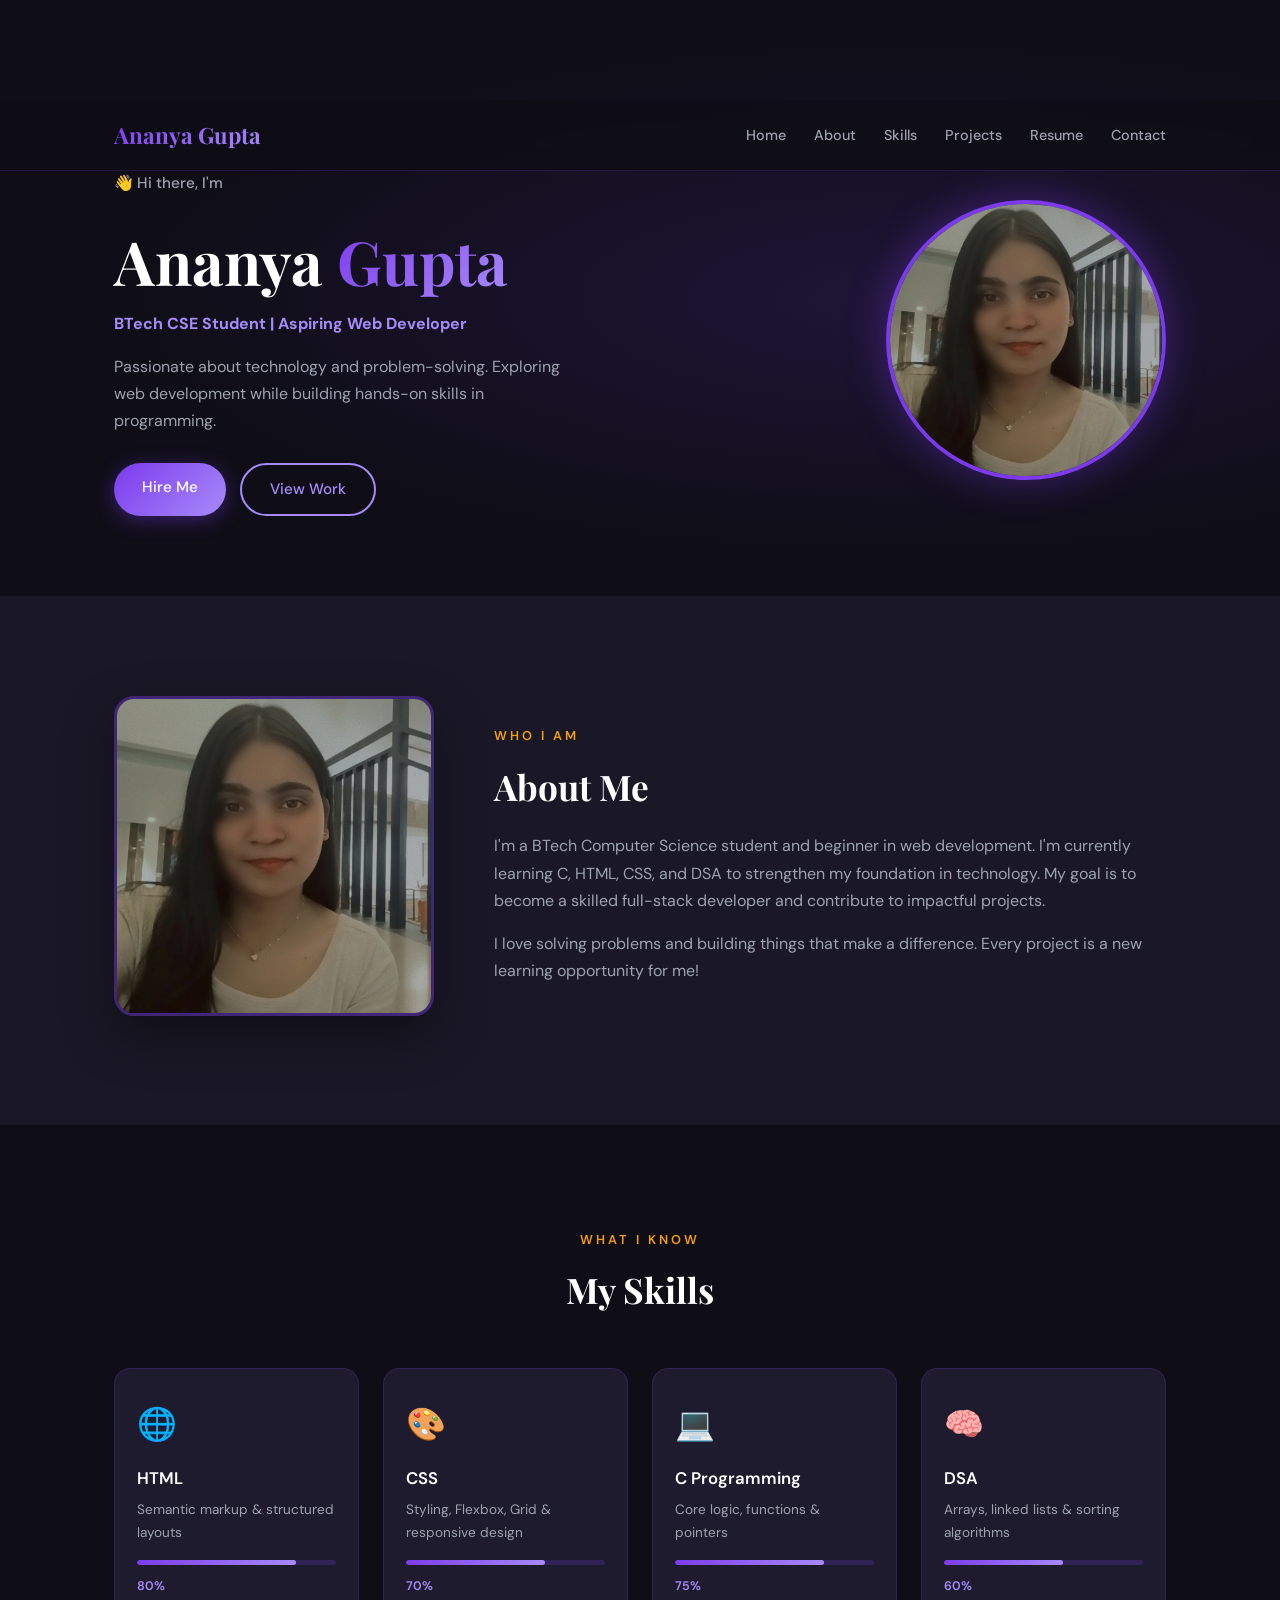
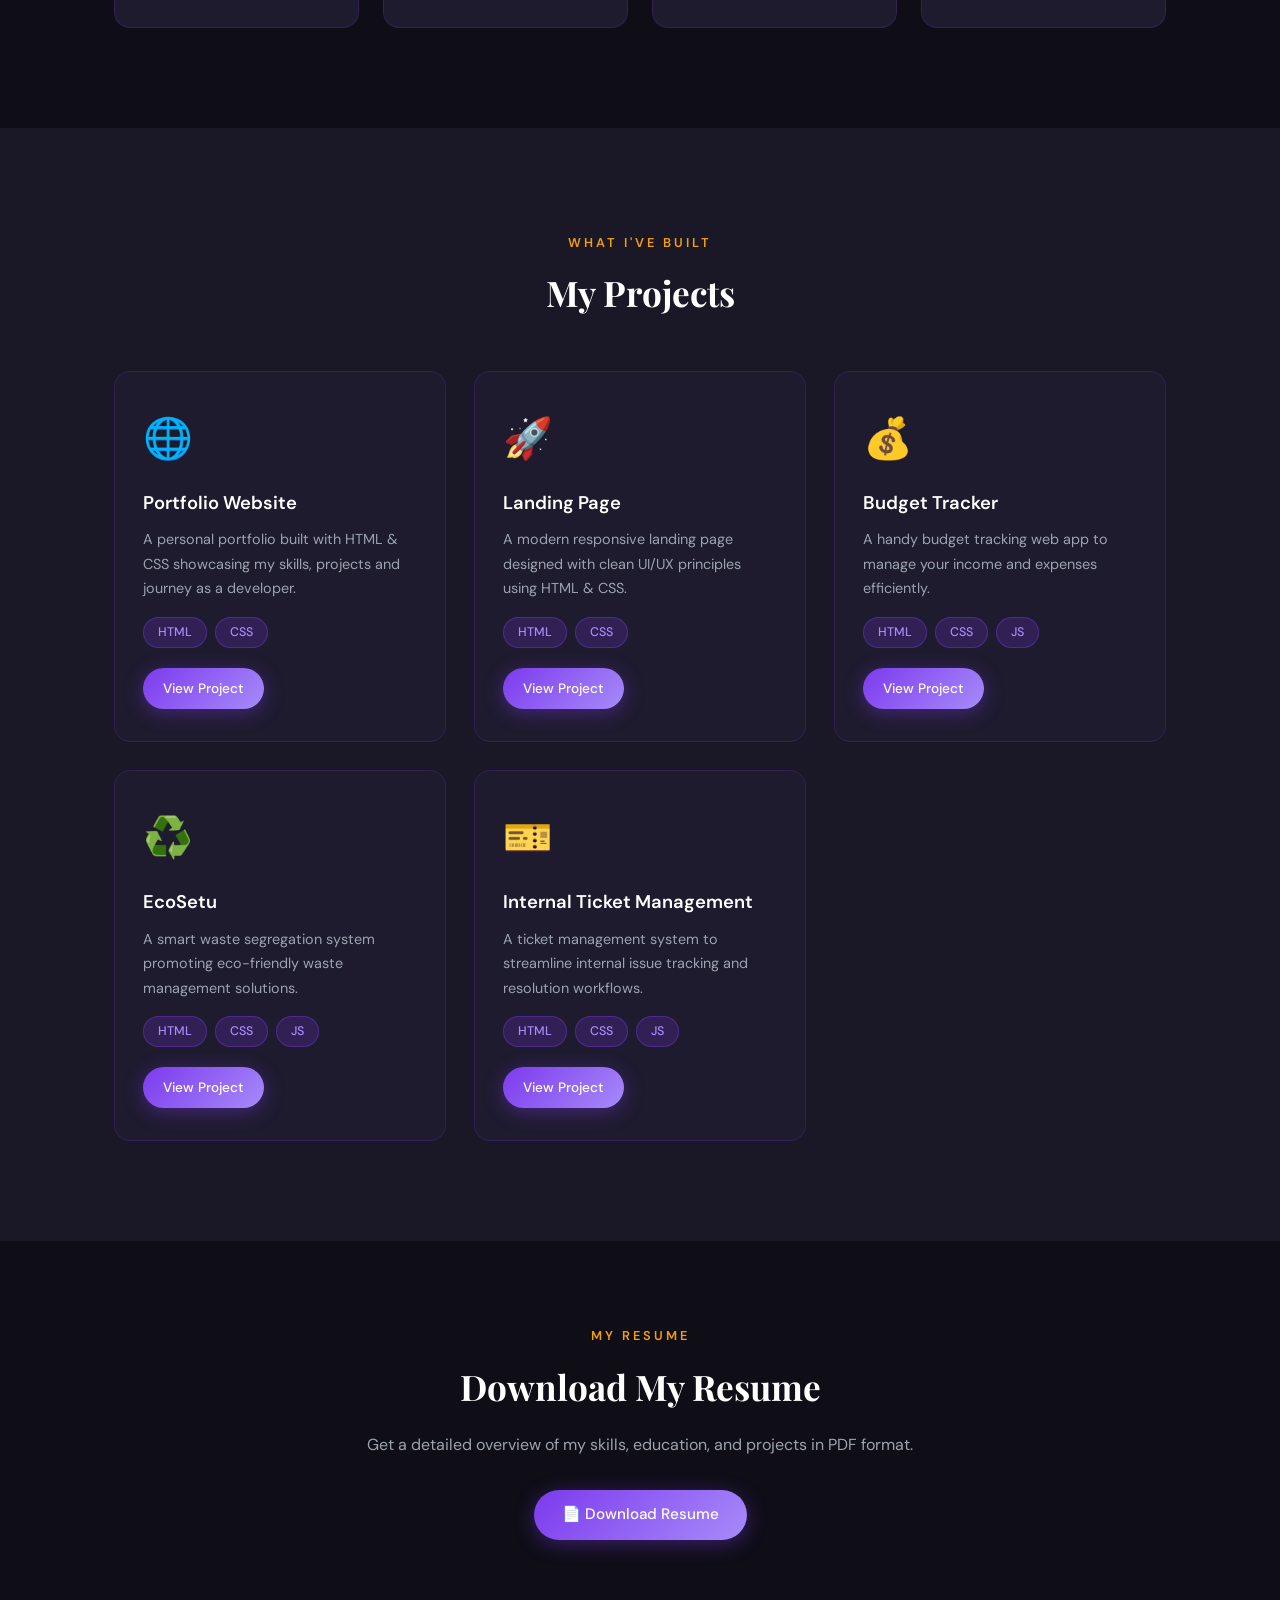
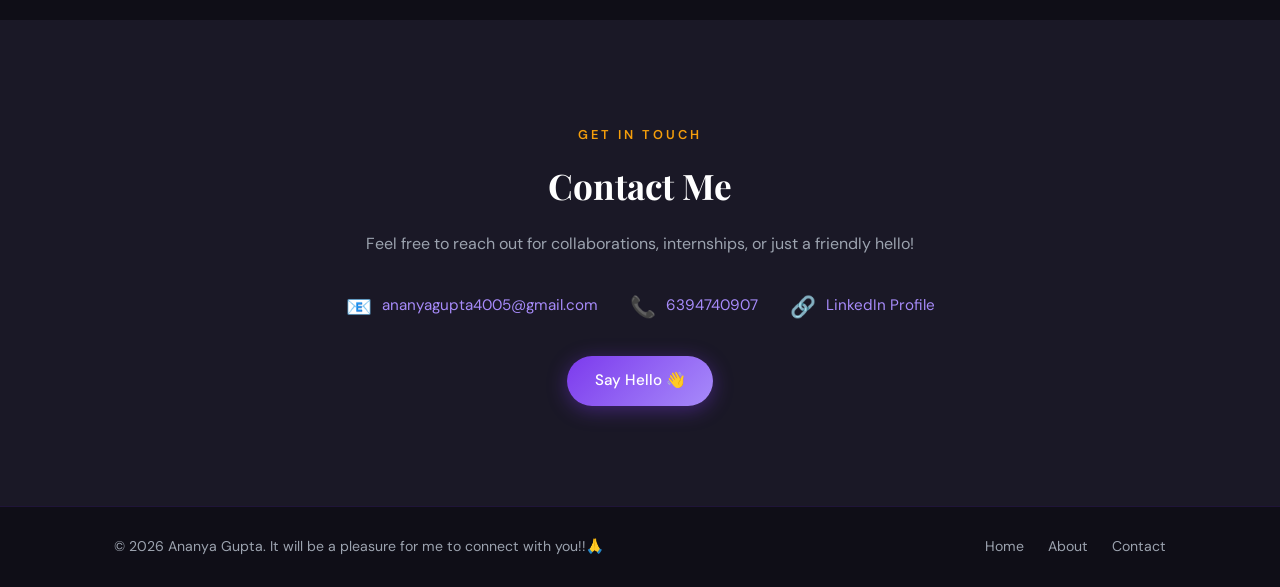
==== commit 52ff14ed: "Update index.html" ====
--- a/index.html
+++ b/index.html
@@ -174,6 +174,13 @@
           <span class="contact-icon">📞</span>
           <a href="tel:6394740907">6394740907</a>
         </div>
+         <div class="contact-item">
+    <span class="contact-icon">🔗</span>
+    <a href="https://www.linkedin.com/in/ananya-gupta-bb4b82385" target="_blank">
+      LinkedIn Profile
+    </a>
+  </div>
+
       </div>
       <a href="mailto:ananyagupta4005@gmail.com" class="btn">Say Hello 👋</a>
     </div>
@@ -182,7 +189,7 @@
   <!-- FOOTER -->
   <footer class="footer">
     <div class="container footer-container">
-      <p>&copy; 2026 Ananya Gupta. All rights reserved.</p>
+      <p>&copy; 2026 Ananya Gupta. It will be a pleasure for me to connect with you!!🙏</p>
       <div class="footer-links">
         <a href="#home">Home</a>
         <a href="#about">About</a>
--- a/style.css
+++ b/style.css
@@ -17,7 +17,6 @@
 body { font-family: 'DM Sans', sans-serif; background: var(--dark); color: var(--text); line-height: 1.7; }
 .container { max-width: 1100px; margin: 0 auto; padding: 0 24px; }
 
-/* NAVBAR */
 .navbar { position: sticky; top: 0; z-index: 100; background: rgba(15,14,23,0.95); backdrop-filter: blur(12px); border-bottom: 1px solid rgba(124,58,237,0.2); padding: 16px 0; }
 .nav-container { display: flex; justify-content: space-between; align-items: center; }
 .logo { font-family: 'Playfair Display', serif; font-size: 1.4rem; font-weight: 700; background: var(--gradient); -webkit-background-clip: text; -webkit-text-fill-color: transparent; background-clip: text; }
@@ -25,7 +24,6 @@
 .nav-links a { text-decoration: none; color: var(--muted); font-size: 0.9rem; font-weight: 500; transition: color 0.3s; }
 .nav-links a:hover { color: var(--primary-light); }
 
-/* HEADER */
 .header { padding: 100px 0 80px; background: radial-gradient(ellipse at 70% 50%, rgba(124,58,237,0.15) 0%, transparent 60%); }
 .header-container { display: flex; align-items: center; justify-content: space-between; gap: 48px; }
 .tag { font-size: 0.95rem; color: var(--primary-light); margin-bottom: 12px; font-weight: 500; }
@@ -36,25 +34,21 @@
 .header-btns { display: flex; gap: 14px; flex-wrap: wrap; }
 .header-img img { width: 280px; height: 280px; border-radius: 50%; object-fit: cover; border: 4px solid var(--primary); box-shadow: 0 0 40px rgba(124,58,237,0.4); }
 
-/* BUTTONS */
 .btn { display: inline-block; padding: 12px 28px; background: var(--gradient); color: var(--white); text-decoration: none; border-radius: 50px; font-weight: 500; font-size: 0.95rem; transition: transform 0.3s, box-shadow 0.3s; box-shadow: 0 4px 20px rgba(124,58,237,0.4); }
 .btn:hover { transform: translateY(-2px); box-shadow: 0 8px 30px rgba(124,58,237,0.5); }
 .btn-outline { background: transparent; border: 2px solid var(--primary-light); color: var(--primary-light); box-shadow: none; }
 .btn-outline:hover { background: var(--gradient); color: var(--white); border-color: transparent; }
 .btn-sm { padding: 9px 20px; font-size: 0.85rem; }
 
-/* SECTION COMMON */
 .section-tag { display: inline-block; color: var(--accent); font-size: 0.8rem; font-weight: 600; text-transform: uppercase; letter-spacing: 3px; margin-bottom: 10px; }
 .section-title { font-family: 'Playfair Display', serif; font-size: 2.2rem; color: var(--white); text-align: center; margin-bottom: 48px; }
 
-/* ABOUT */
 .about { padding: 100px 0; background: var(--dark2); }
 .about-container { display: flex; align-items: center; gap: 60px; }
 .about-img img { width: 320px; height: 320px; border-radius: 20px; object-fit: cover; border: 3px solid rgba(124,58,237,0.4); box-shadow: 0 20px 50px rgba(0,0,0,0.4); }
 .about-text h2 { font-family: 'Playfair Display', serif; font-size: 2.2rem; color: var(--white); margin-bottom: 16px; }
 .about-text p { color: var(--muted); margin-bottom: 16px; }
 
-/* SKILLS */
 .skills { padding: 100px 0; text-align: center; }
 .skills-grid { display: grid; grid-template-columns: repeat(auto-fit, minmax(220px, 1fr)); gap: 24px; margin-top: 16px; }
 .skill-card { background: var(--card); border: 1px solid rgba(124,58,237,0.2); border-radius: 16px; padding: 28px 22px; text-align: left; transition: transform 0.3s, border-color 0.3s; }
@@ -66,7 +60,6 @@
 .skill-fill { height: 100%; background: var(--gradient); border-radius: 50px; }
 .skill-percent { font-size: 0.78rem; color: var(--primary-light); font-weight: 600; }
 
-/* PROJECTS */
 .projects { padding: 100px 0; background: var(--dark2); text-align: center; }
 .projects-grid { display: grid; grid-template-columns: repeat(auto-fit, minmax(280px, 1fr)); gap: 28px; }
 .project-card { background: var(--card); border: 1px solid rgba(124,58,237,0.2); border-radius: 16px; padding: 32px 28px; text-align: left; transition: transform 0.3s, border-color 0.3s; }
@@ -77,13 +70,11 @@
 .project-tags { display: flex; gap: 8px; flex-wrap: wrap; margin-bottom: 20px; }
 .project-tags span { background: rgba(124,58,237,0.2); border: 1px solid rgba(124,58,237,0.4); color: var(--primary-light); padding: 4px 14px; border-radius: 50px; font-size: 0.78rem; font-weight: 500; }
 
-/* RESUME */
 .resume { padding: 80px 0; }
 .resume-container { text-align: center; }
 .resume-container h2 { font-family: 'Playfair Display', serif; font-size: 2.2rem; color: var(--white); margin-bottom: 14px; }
 .resume-container p { color: var(--muted); margin-bottom: 32px; }
 
-/* CONTACT */
 .contact { padding: 100px 0; background: var(--dark2); }
 .contact-container { text-align: center; }
 .contact-container h2 { font-family: 'Playfair Display', serif; font-size: 2.2rem; color: var(--white); margin-bottom: 14px; }
@@ -94,7 +85,6 @@
 .contact-item a { color: var(--primary-light); text-decoration: none; font-size: 0.95rem; transition: color 0.3s; }
 .contact-item a:hover { color: var(--white); }
 
-/* FOOTER */
 .footer { padding: 28px 0; border-top: 1px solid rgba(124,58,237,0.15); background: var(--dark); }
 .footer-container { display: flex; justify-content: space-between; align-items: center; flex-wrap: wrap; gap: 12px; }
 .footer p { color: var(--muted); font-size: 0.88rem; }
@@ -102,7 +92,6 @@
 .footer-links a { color: var(--muted); text-decoration: none; font-size: 0.88rem; transition: color 0.3s; }
 .footer-links a:hover { color: var(--primary-light); }
 
-/* RESPONSIVE */
 @media (max-width: 768px) {
   .nav-links { display: none; }
   .header-container { flex-direction: column-reverse; text-align: center; }
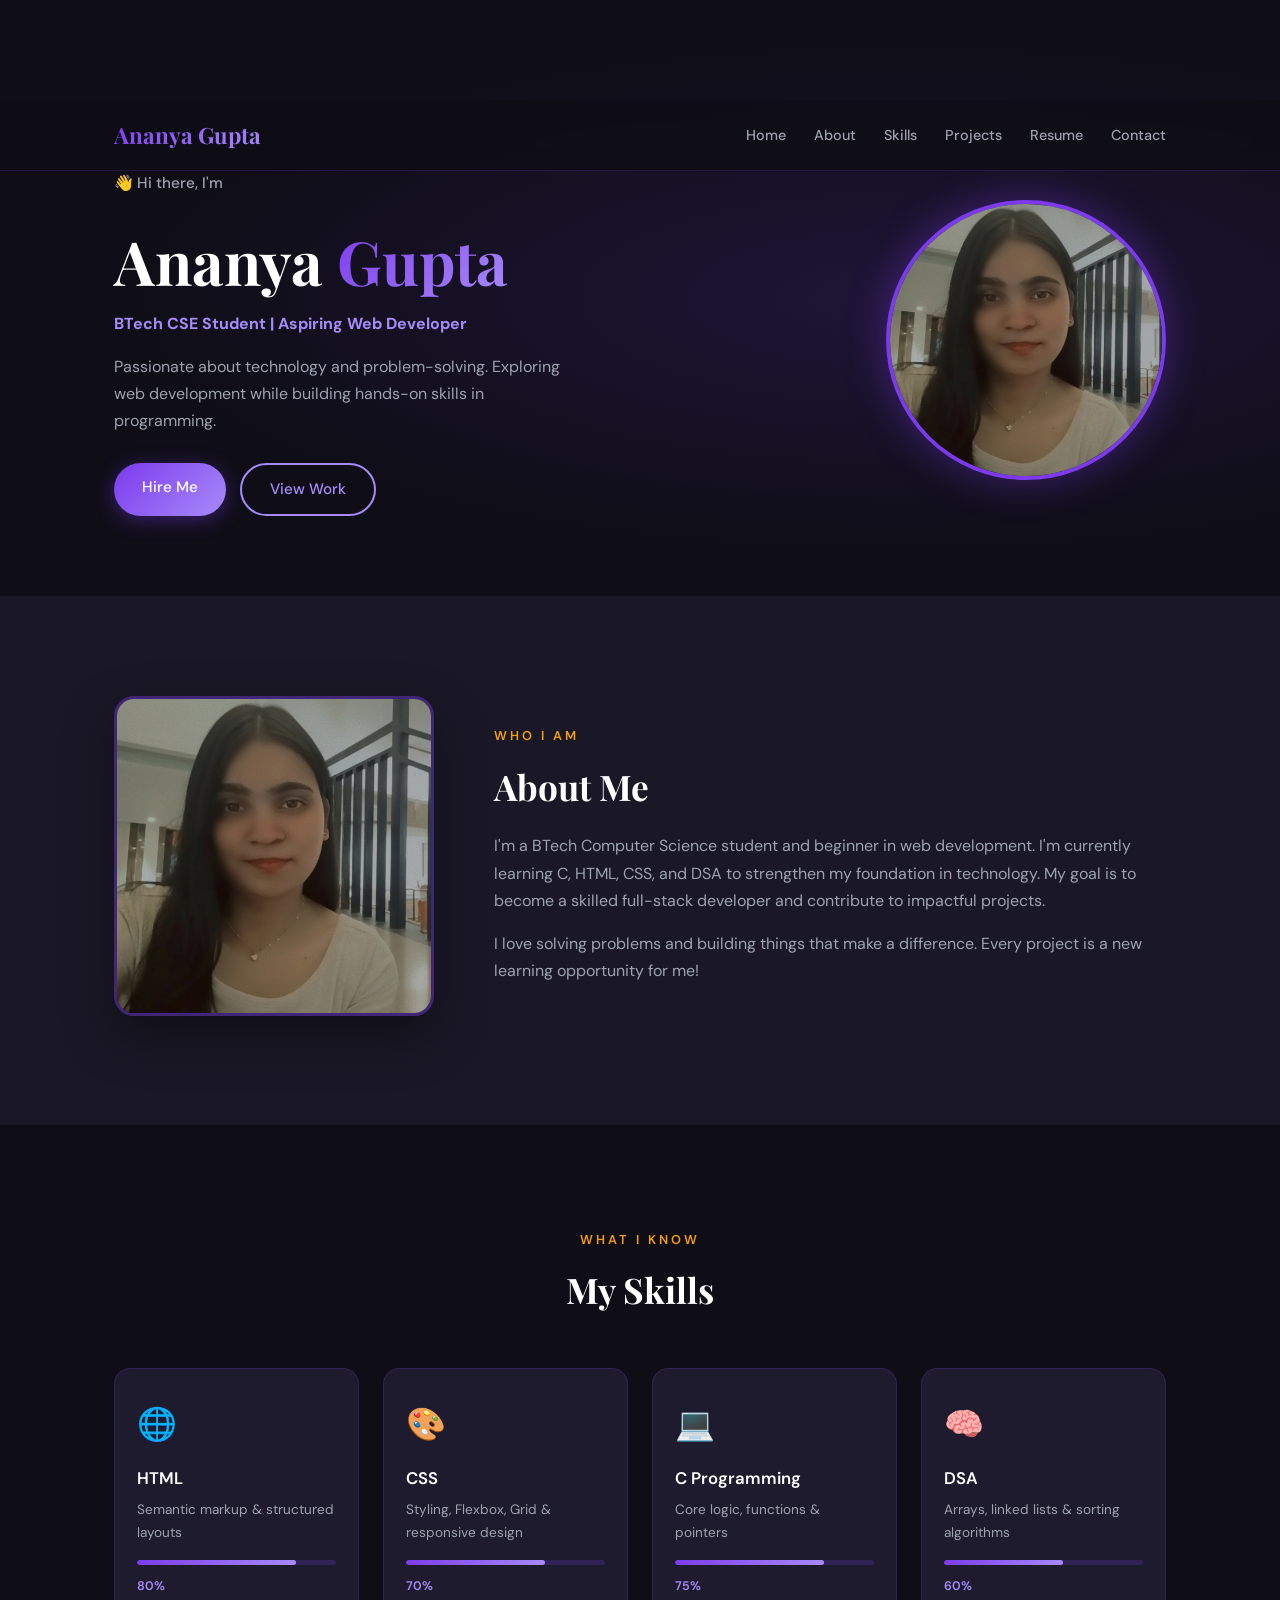
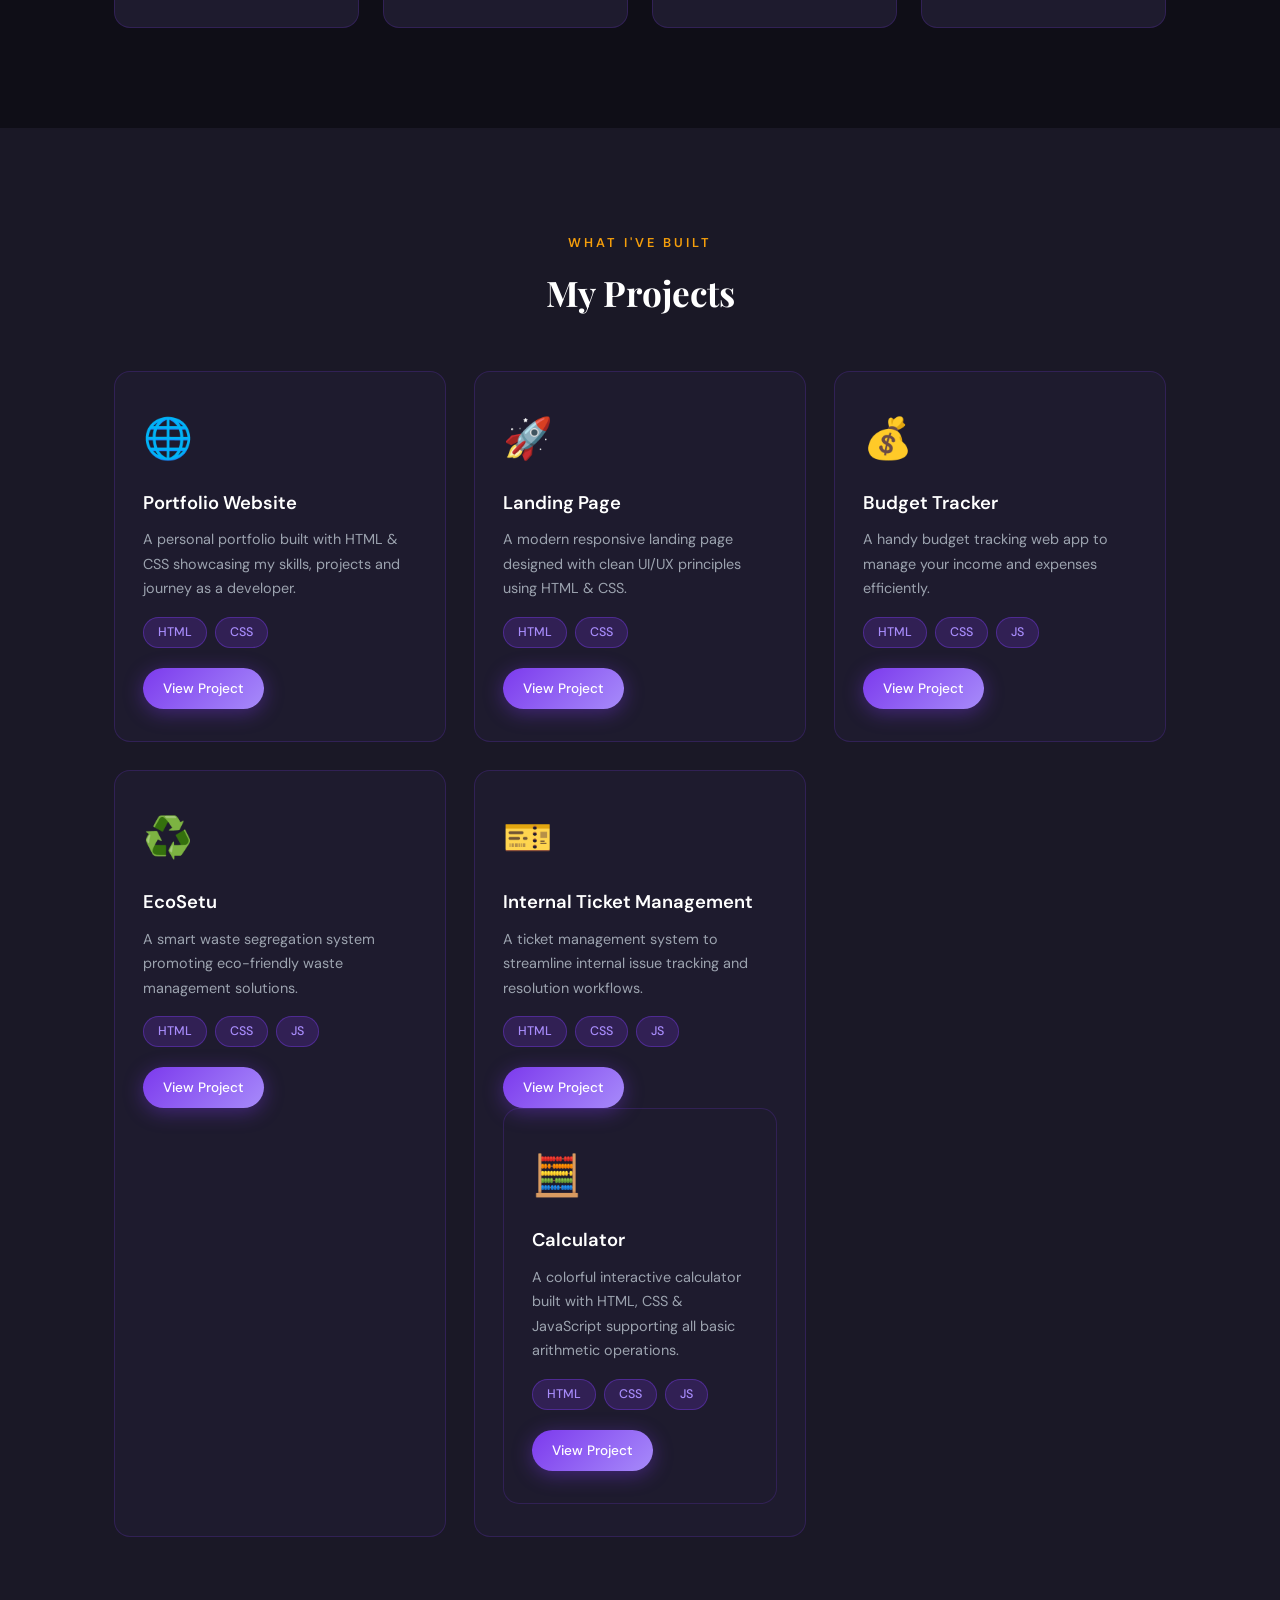
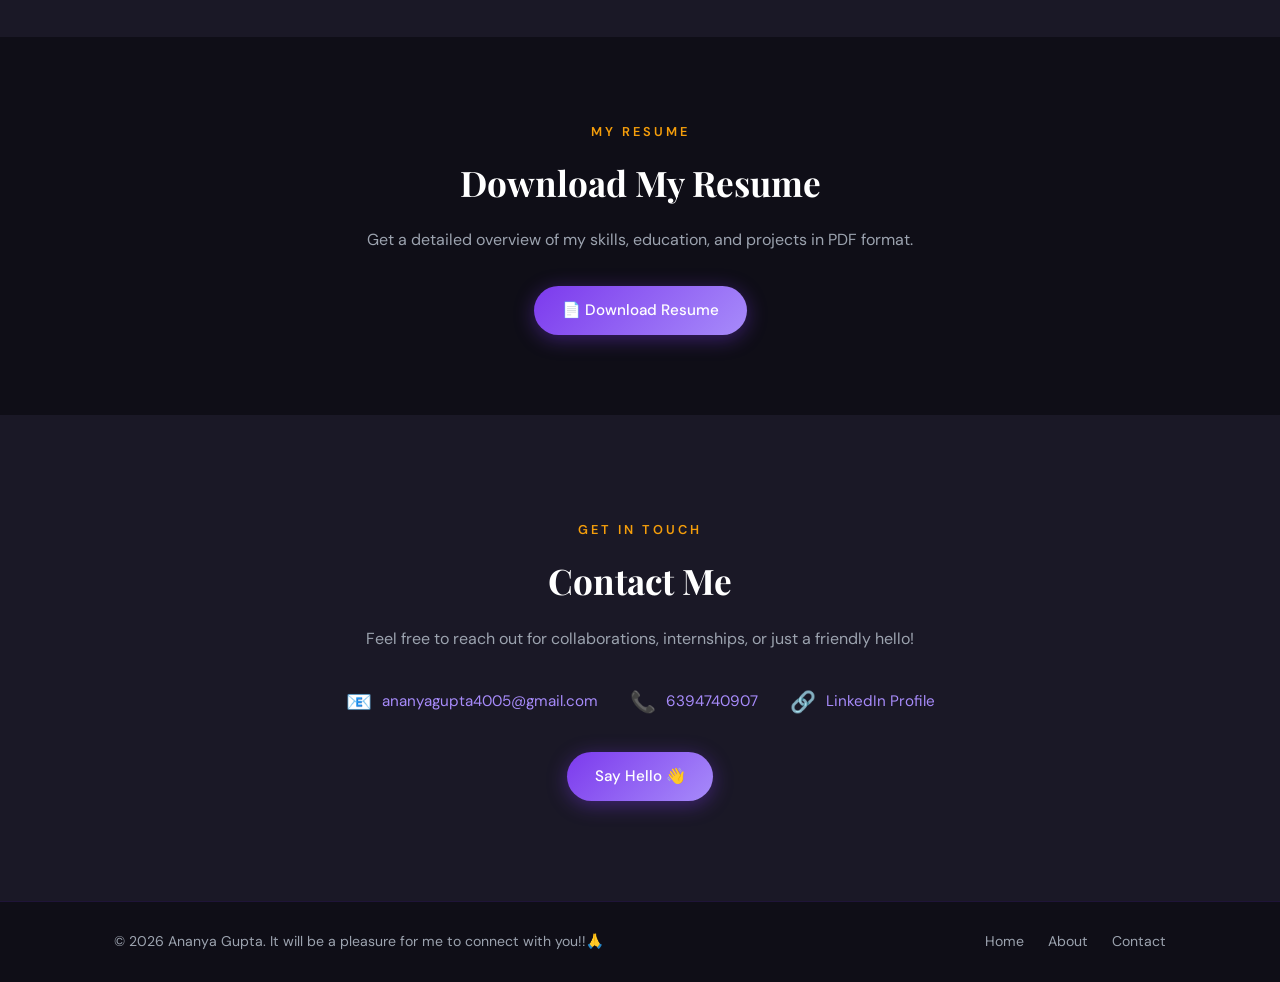
==== commit cba8db55: "Update index.html" ====
--- a/index.html
+++ b/index.html
@@ -144,10 +144,19 @@
             <div class="project-tags"><span>HTML</span><span>CSS</span><span>JS</span></div>
             <a href="https://ananyagupta4005-ctrl.github.io/Internal-ticket-management-system/" target="_blank" class="btn btn-sm">View Project</a>
           </div>
-        </div>
-      </div>
-    </div>
-  </section>
+        <div class="project-card">
+          <div class="project-img">🧮</div>
+          <div class="project-info">
+            <h3>Calculator</h3>
+            <p>A colorful interactive calculator built with HTML, CSS & JavaScript supporting all basic arithmetic operations.</p>
+            <div class="project-tags"><span>HTML</span><span>CSS</span><span>JS</span></div>
+            <a href="https://ananyagupta4005-ctrl.github.io/CODSOFT/Task3/" target="_blank" class="btn btn-sm">View Project</a>
+          </div>
+        </div>
+
+      </div>  
+    </div>    
+  </section>   
 
   <!-- RESUME -->
   <section class="resume" id="resume">
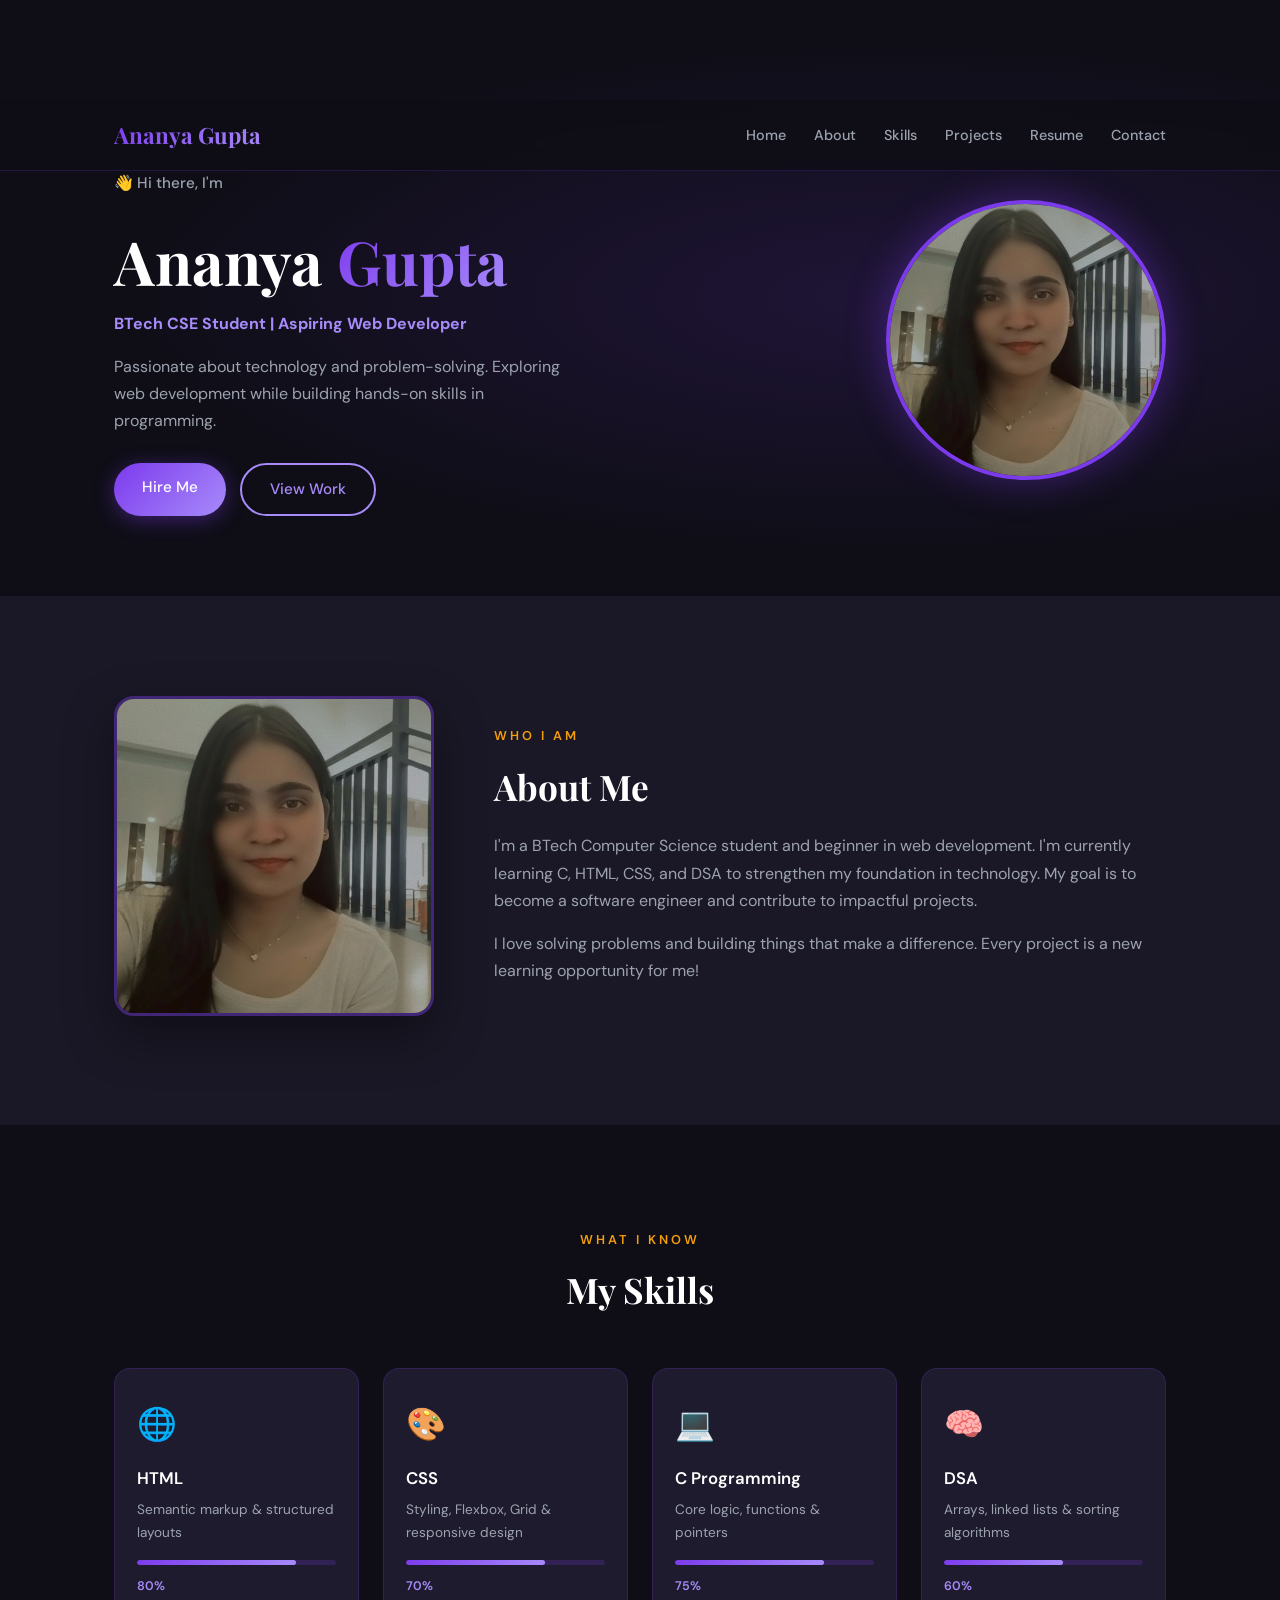
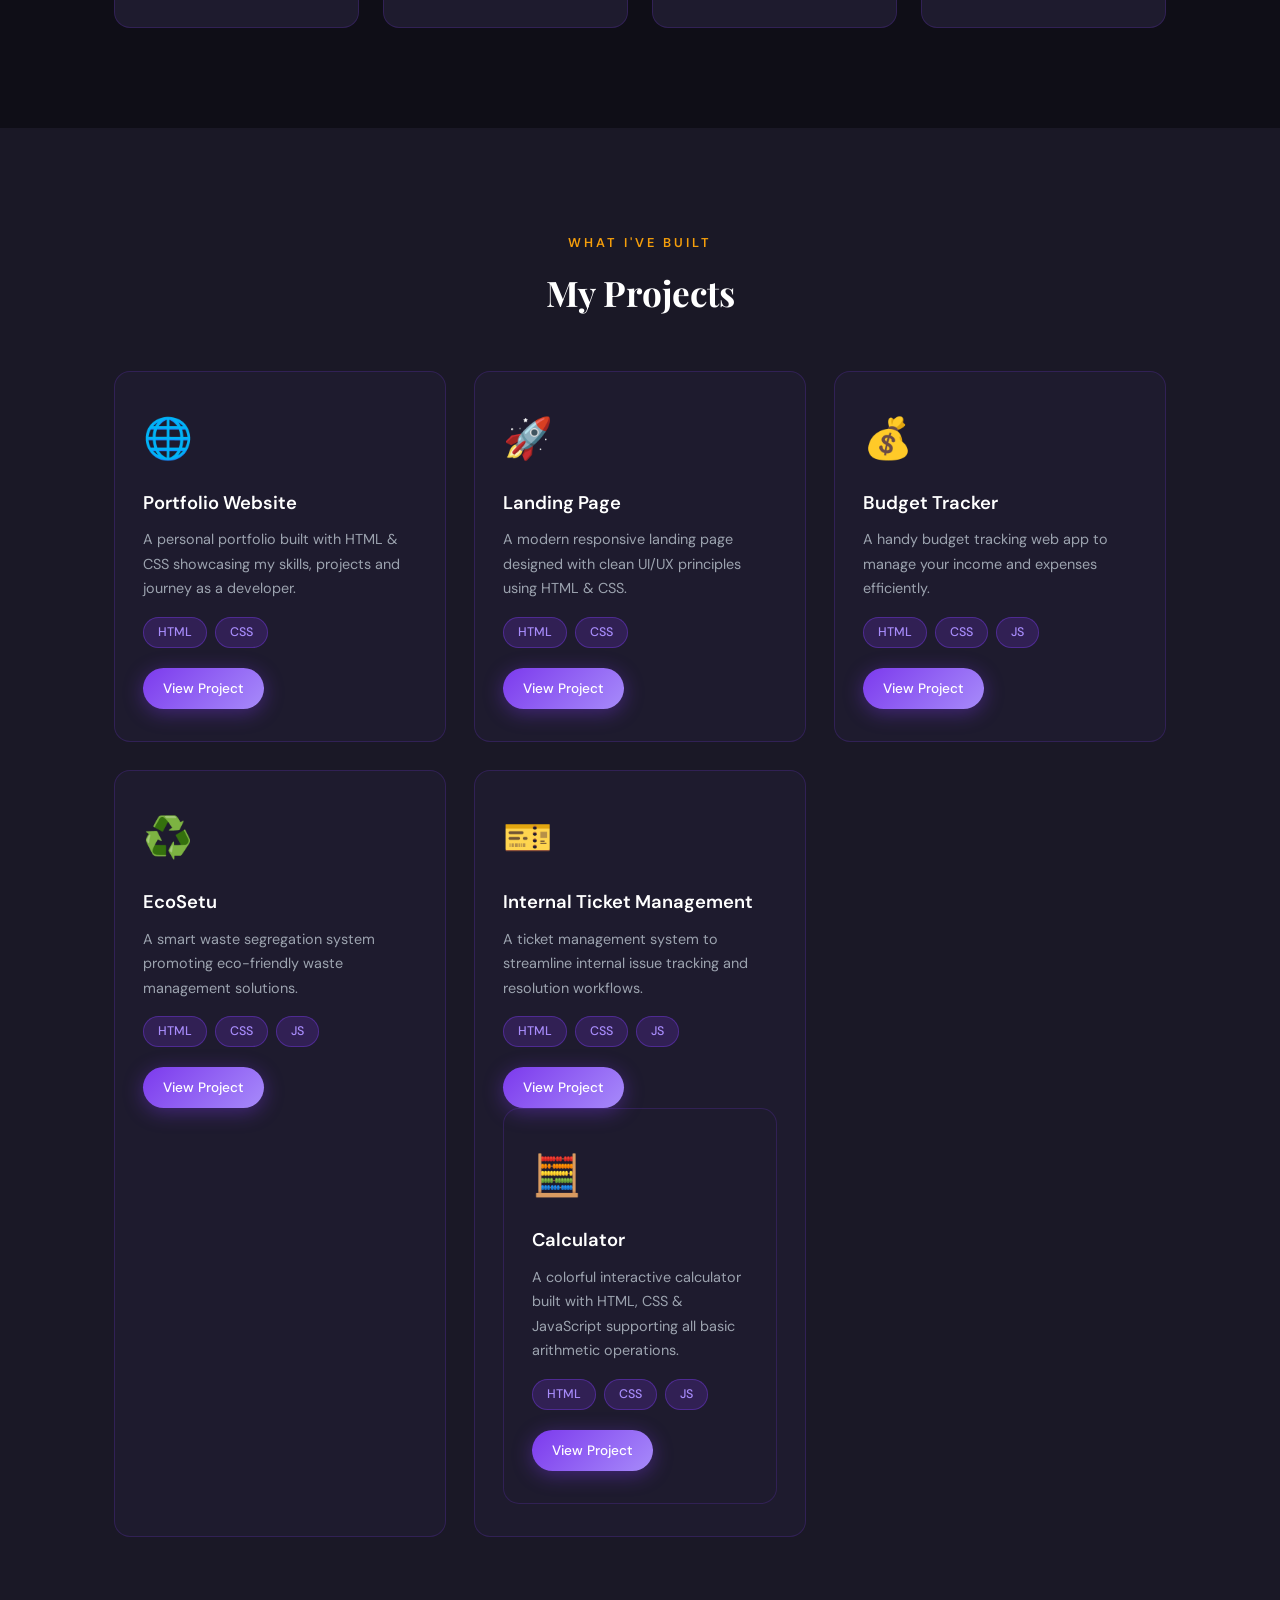
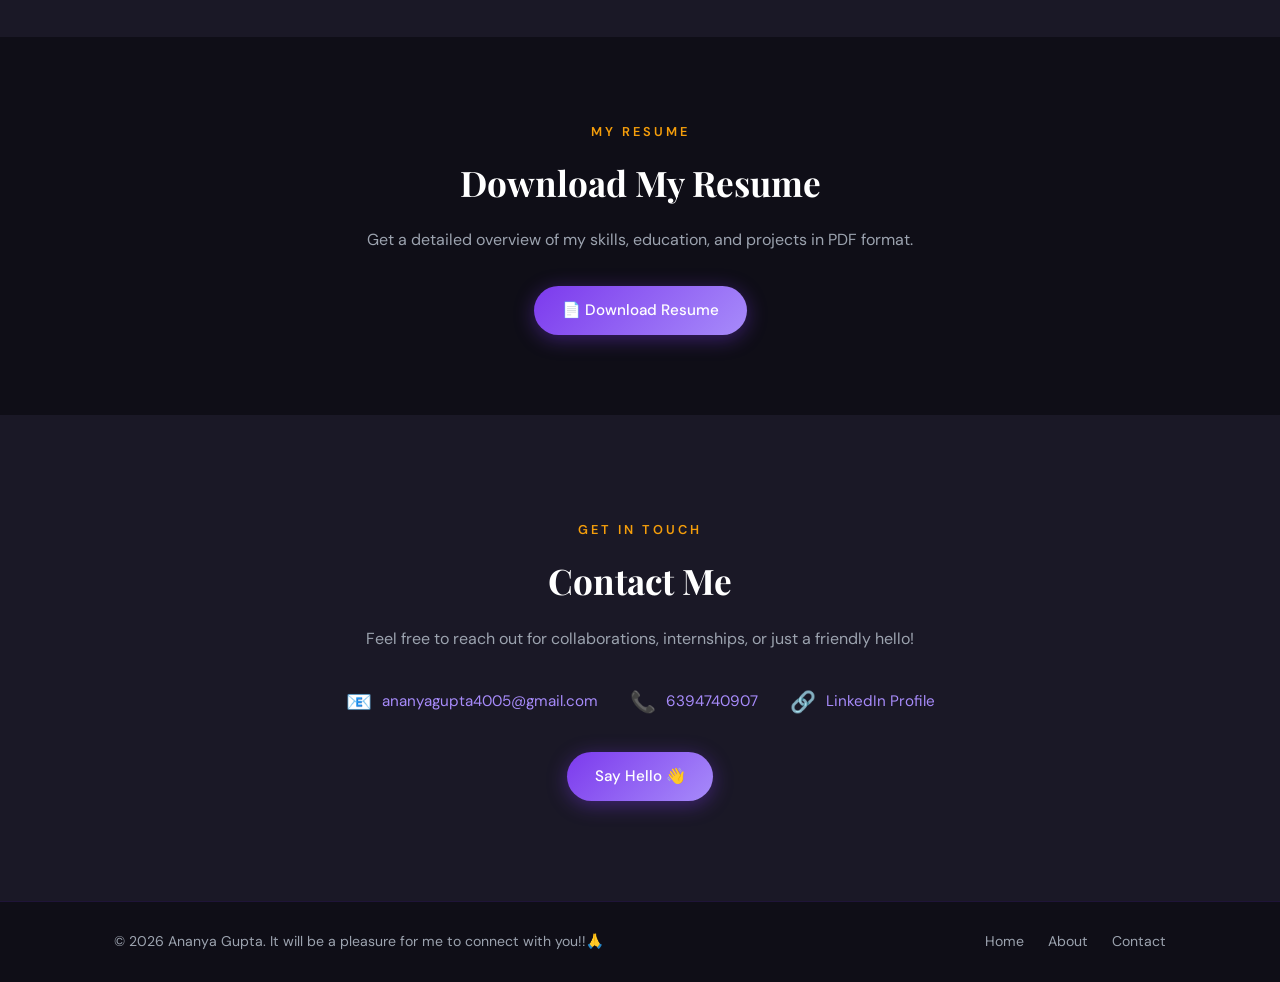
==== commit 72e4a2e7: "Update index.html" ====
--- a/index.html
+++ b/index.html
@@ -50,7 +50,7 @@
       <div class="about-text">
         <span class="section-tag">Who I Am</span>
         <h2>About Me</h2>
-        <p>I'm a BTech Computer Science student and beginner in web development. I'm currently learning C, HTML, CSS, and DSA to strengthen my foundation in technology. My goal is to become a skilled full-stack developer and contribute to impactful projects.</p>
+        <p>I'm a BTech Computer Science student and beginner in web development. I'm currently learning C, HTML, CSS, and DSA to strengthen my foundation in technology. My goal is to become a software engineer and contribute to impactful projects.</p>
         <p>I love solving problems and building things that make a difference. Every project is a new learning opportunity for me!</p>
       </div>
     </div>
